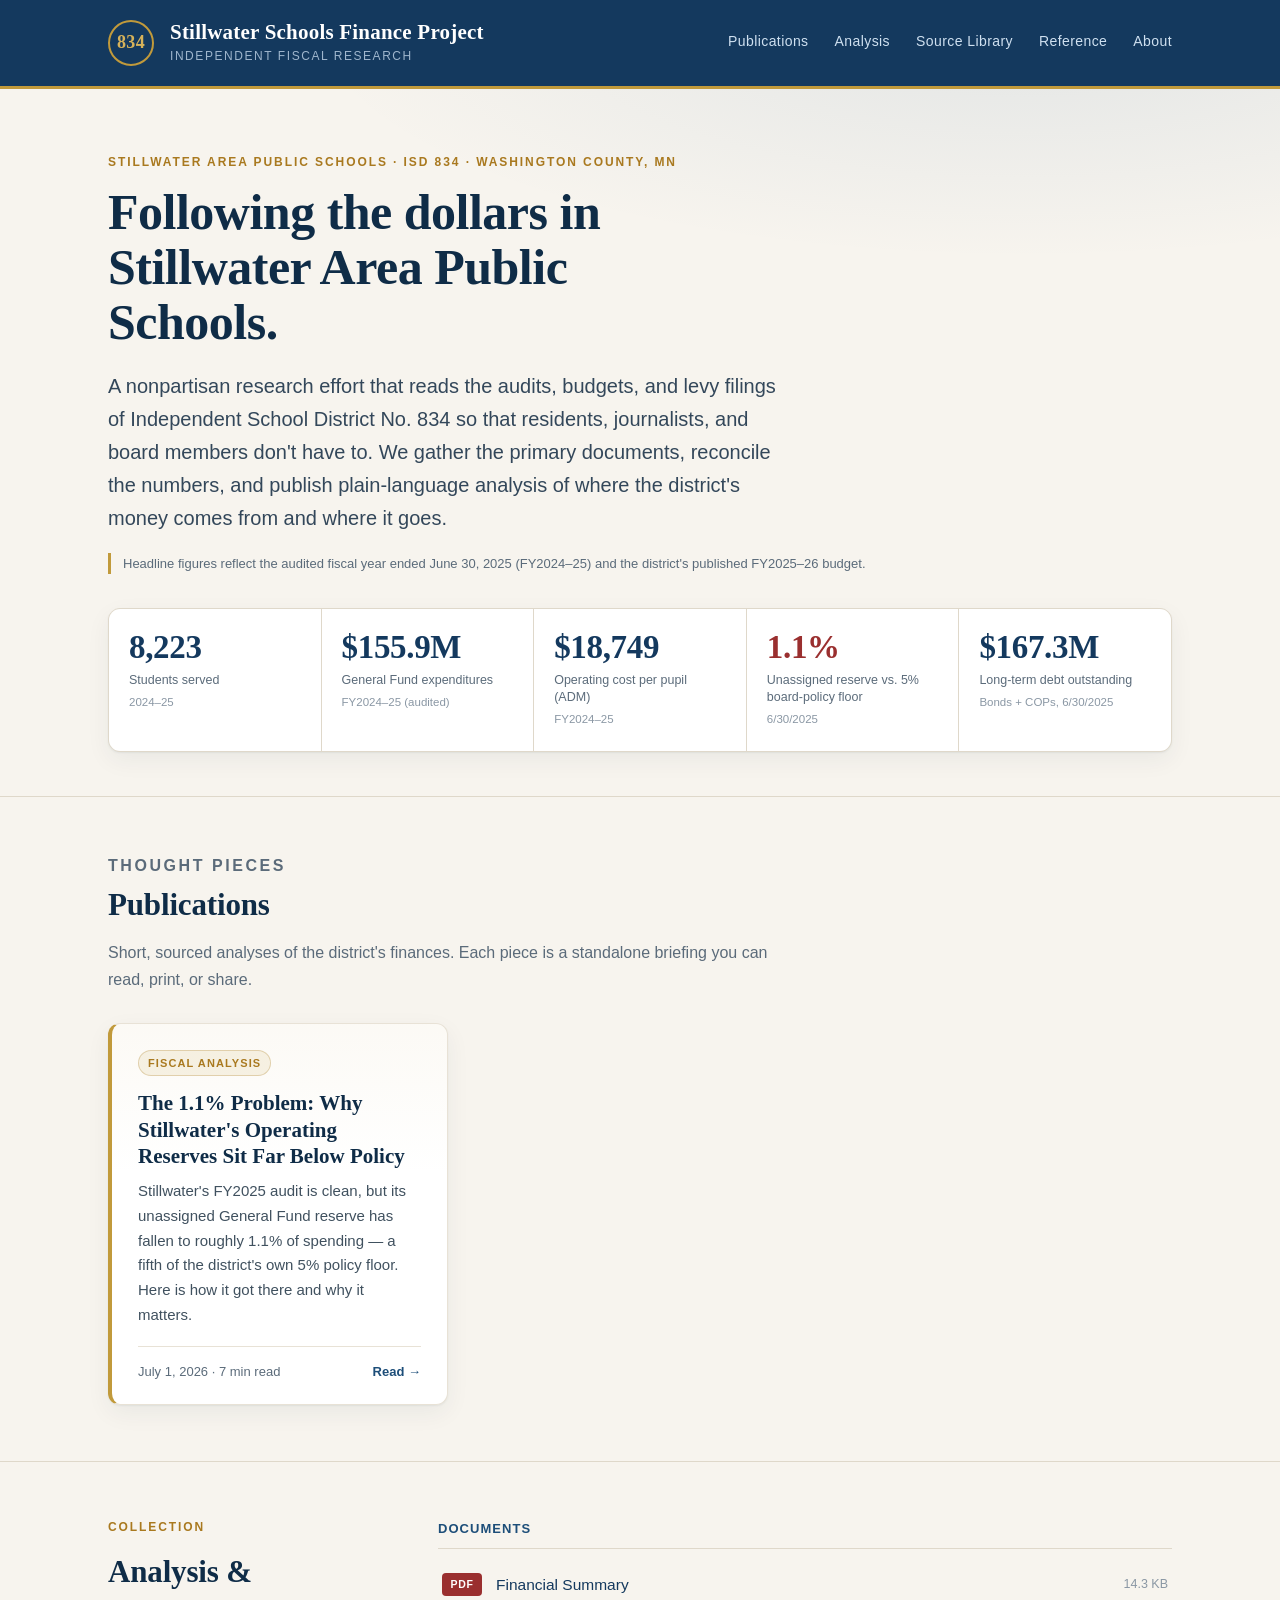
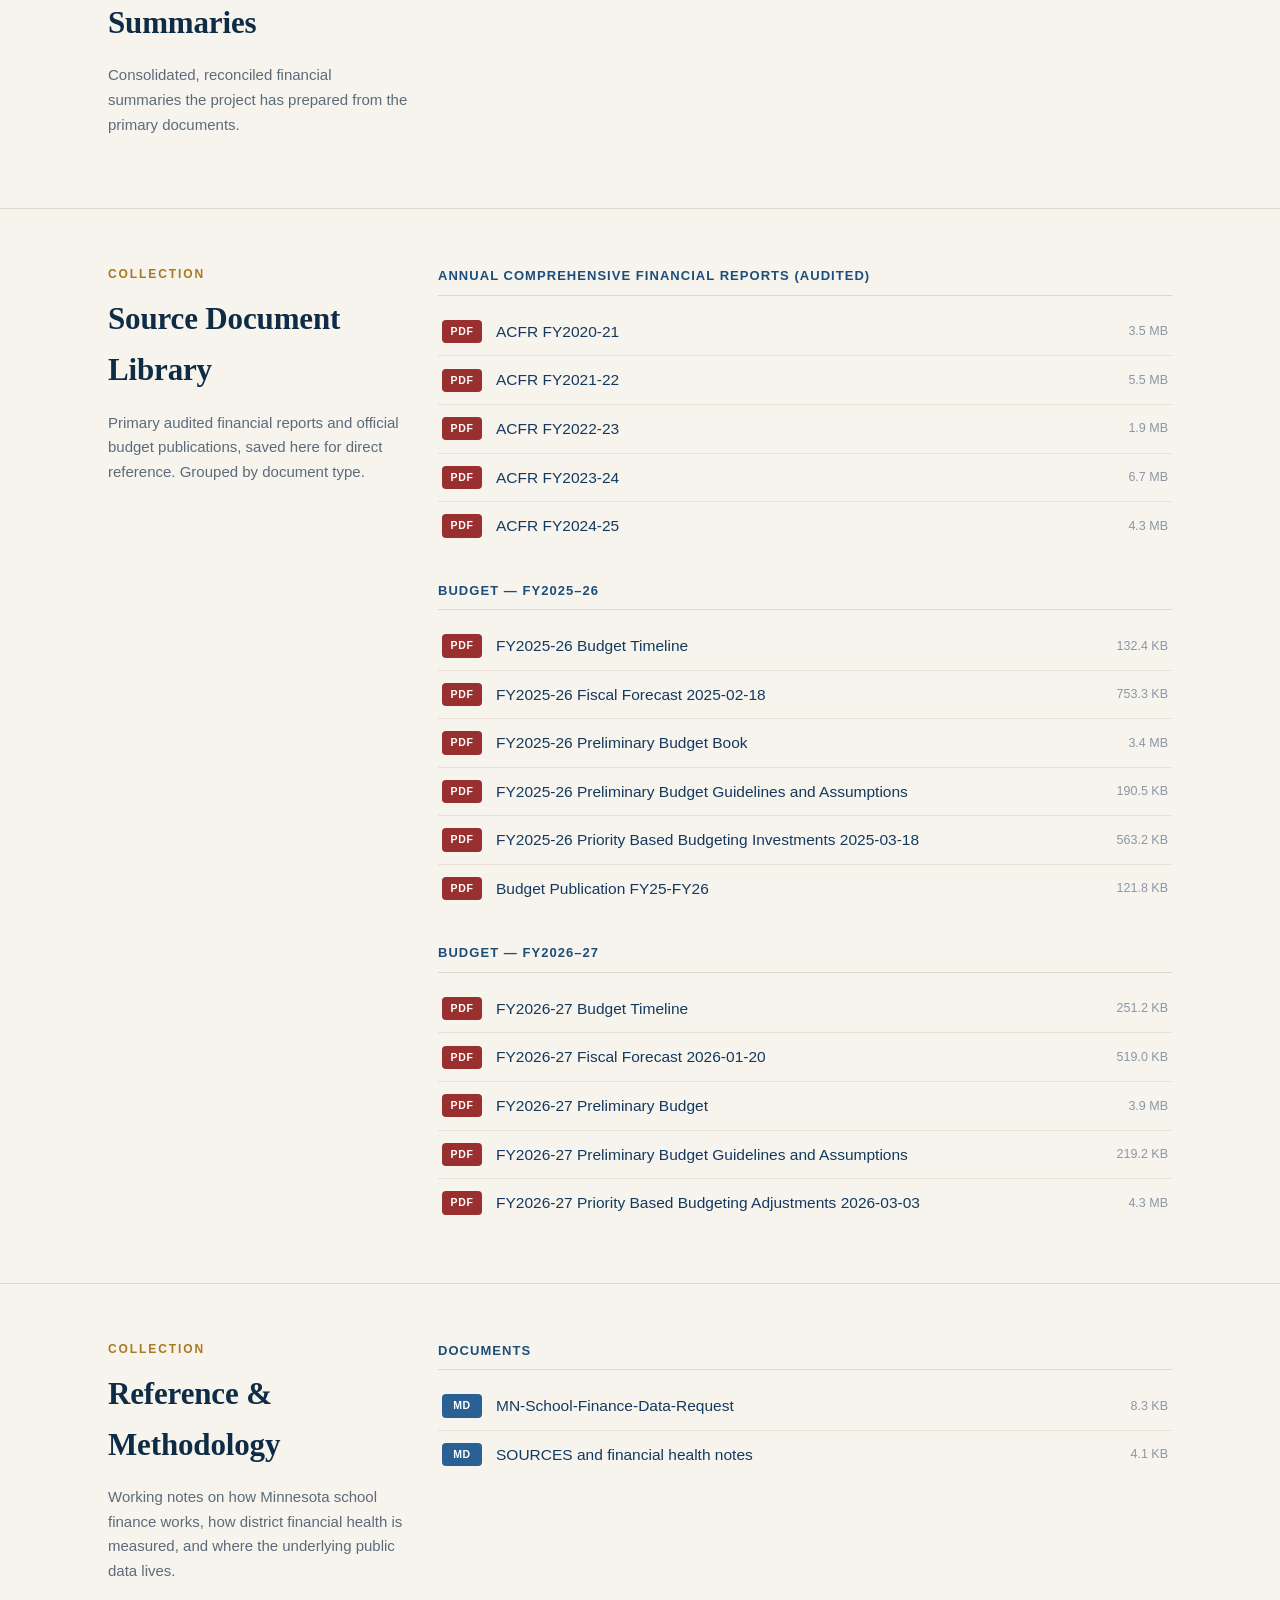
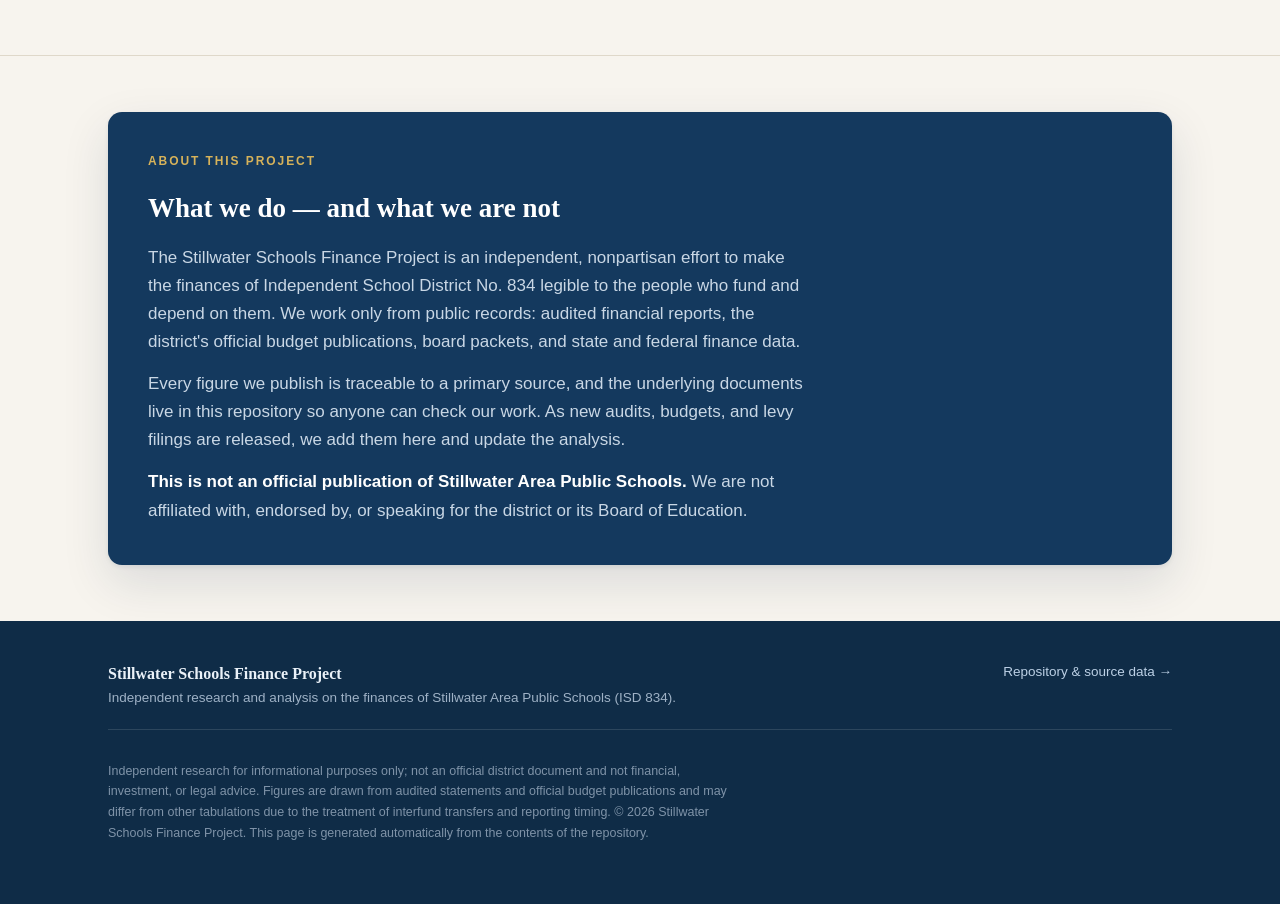
==== index.html @ 773945b2 "Add think-tank homepage and publishing system for ISD 834 finance repo Build a GitHub Pages site tha" ====
<!DOCTYPE html>
<html lang="en">
<head>
  <meta charset="utf-8">
  <meta name="viewport" content="width=device-width, initial-scale=1">
  <title>Stillwater Schools Finance Project &middot; Independent Fiscal Research</title>
  <meta name="description" content="Independent research and analysis on the finances of Stillwater Area Public Schools (ISD 834).">
  <meta property="og:title" content="Stillwater Schools Finance Project">
  <meta property="og:description" content="Independent research and analysis on the finances of Stillwater Area Public Schools (ISD 834).">
  <meta property="og:type" content="website">
  <link rel="stylesheet" href="assets/site.css">
  <!-- Generated by build.py — do not edit index.html by hand. Run: python3 build.py -->
</head>
<body>
  <a class="skip-link" href="#publications">Skip to content</a>

  <header class="masthead">
    <div class="wrap">
      <a class="brand" href="./index.html">
        <span class="seal">834</span>
        <span class="brand-text">
          <span class="brand-name">Stillwater Schools Finance Project</span><br>
          <span class="brand-sub">Independent Fiscal Research</span>
        </span>
      </a>
      <nav class="nav" aria-label="Primary">
        <a href="#publications">Publications</a>
        <a href="#analysis-summaries">Analysis</a>
        <a href="#source-document-library">Source Library</a>
        <a href="#reference-methodology">Reference</a>
        <a href="#about">About</a>
      </nav>
    </div>
  </header>

  <div class="hero">
    <div class="wrap">
      <p class="kicker">Stillwater Area Public Schools &middot; ISD 834 &middot; Washington County, MN</p>
      <h1>Following the dollars in Stillwater Area Public Schools.</h1>
      <p class="lede">A nonpartisan research effort that reads the audits, budgets, and levy filings of Independent School District No. 834 so that residents, journalists, and board members don&#x27;t have to. We gather the primary documents, reconcile the numbers, and publish plain-language analysis of where the district&#x27;s money comes from and where it goes.</p>
      <p class="meta-line">Headline figures reflect the audited fiscal year ended June 30, 2025 (FY2024–25) and the district&#x27;s published FY2025–26 budget.</p>
      <div class="stats">
        <div class="stat">
          <div class="num">8,223</div>
          <div class="lab">Students served</div>
          <div class="note">2024–25</div>
        </div>
        <div class="stat">
          <div class="num">$155.9M</div>
          <div class="lab">General Fund expenditures</div>
          <div class="note">FY2024–25 (audited)</div>
        </div>
        <div class="stat">
          <div class="num">$18,749</div>
          <div class="lab">Operating cost per pupil (ADM)</div>
          <div class="note">FY2024–25</div>
        </div>
        <div class="stat alert">
          <div class="num">1.1%</div>
          <div class="lab">Unassigned reserve vs. 5% board-policy floor</div>
          <div class="note">6/30/2025</div>
        </div>
        <div class="stat">
          <div class="num">$167.3M</div>
          <div class="lab">Long-term debt outstanding</div>
          <div class="note">Bonds + COPs, 6/30/2025</div>
        </div>
      </div>
    </div>
  </div>

  <main>
    <section class="block" id="publications">
      <div class="wrap">
        <div class="section-head">
          <p class="kicker">Thought pieces</p>
          <h2>Publications</h2>
          <p>Short, sourced analyses of the district's finances. Each piece is a
             standalone briefing you can read, print, or share.</p>
        </div>
      <div class="cards">
        <article class="card featured">
          <span class="tag">Fiscal Analysis</span>
          <h3><a href="publications/2026-07-01-the-one-point-one-percent-problem.html">The 1.1% Problem: Why Stillwater&#x27;s Operating Reserves Sit Far Below Policy</a></h3>
          <p class="dek">Stillwater&#x27;s FY2025 audit is clean, but its unassigned General Fund reserve has fallen to roughly 1.1% of spending — a fifth of the district&#x27;s own 5% policy floor. Here is how it got there and why it matters.</p>
          <div class="card-foot">
            <span>July 1, 2026 · 7 min read</span>
            <a class="read" href="publications/2026-07-01-the-one-point-one-percent-problem.html">Read &rarr;</a>
          </div>
        </article>
      </div>
      </div>
    </section>

    <section class="block" id="analysis-summaries">
      <div class="wrap split">
        <div class="aside">
          <p class="kicker">Collection</p>
          <div class="section-head" style="margin-bottom:0">
            <h2>Analysis &amp; Summaries</h2>
          </div>
          <p>Consolidated, reconciled financial summaries the project has prepared from the primary documents.</p>
        </div>
        <div>
        <div class="doc-group">
          <h4>Documents</h4>
          <ul class="doc-list">
          <li class="doc-item">
            <span class="badge pdf">PDF</span>
            <span class="doc-name"><a href="02_Summaries_and_Analysis/Stillwater_ISD834_Financial_Summary.pdf">Financial Summary</a></span>
            <span class="doc-size">14.3 KB</span>
          </li>
          </ul>
        </div>
        </div>
      </div>
    </section>
    <section class="block" id="source-document-library">
      <div class="wrap split">
        <div class="aside">
          <p class="kicker">Collection</p>
          <div class="section-head" style="margin-bottom:0">
            <h2>Source Document Library</h2>
          </div>
          <p>Primary audited financial reports and official budget publications, saved here for direct reference. Grouped by document type.</p>
        </div>
        <div>
        <div class="doc-group">
          <h4>Annual Comprehensive Financial Reports (audited)</h4>
          <ul class="doc-list">
          <li class="doc-item">
            <span class="badge pdf">PDF</span>
            <span class="doc-name"><a href="01_Source_Documents/ACFRs/Stillwater_ISD834_ACFR_FY2020-21.pdf">ACFR FY2020-21</a></span>
            <span class="doc-size">3.5 MB</span>
          </li>
          <li class="doc-item">
            <span class="badge pdf">PDF</span>
            <span class="doc-name"><a href="01_Source_Documents/ACFRs/Stillwater_ISD834_ACFR_FY2021-22.pdf">ACFR FY2021-22</a></span>
            <span class="doc-size">5.5 MB</span>
          </li>
          <li class="doc-item">
            <span class="badge pdf">PDF</span>
            <span class="doc-name"><a href="01_Source_Documents/ACFRs/Stillwater_ISD834_ACFR_FY2022-23.pdf">ACFR FY2022-23</a></span>
            <span class="doc-size">1.9 MB</span>
          </li>
          <li class="doc-item">
            <span class="badge pdf">PDF</span>
            <span class="doc-name"><a href="01_Source_Documents/ACFRs/Stillwater_ISD834_ACFR_FY2023-24.pdf">ACFR FY2023-24</a></span>
            <span class="doc-size">6.7 MB</span>
          </li>
          <li class="doc-item">
            <span class="badge pdf">PDF</span>
            <span class="doc-name"><a href="01_Source_Documents/ACFRs/Stillwater_ISD834_ACFR_FY2024-25.pdf">ACFR FY2024-25</a></span>
            <span class="doc-size">4.3 MB</span>
          </li>
          </ul>
        </div>
        <div class="doc-group">
          <h4>Budget — FY2025–26</h4>
          <ul class="doc-list">
          <li class="doc-item">
            <span class="badge pdf">PDF</span>
            <span class="doc-name"><a href="01_Source_Documents/Budget_FY2025-26/FY2025-26_Budget_Timeline.pdf">FY2025-26 Budget Timeline</a></span>
            <span class="doc-size">132.4 KB</span>
          </li>
          <li class="doc-item">
            <span class="badge pdf">PDF</span>
            <span class="doc-name"><a href="01_Source_Documents/Budget_FY2025-26/FY2025-26_Fiscal_Forecast_2025-02-18.pdf">FY2025-26 Fiscal Forecast 2025-02-18</a></span>
            <span class="doc-size">753.3 KB</span>
          </li>
          <li class="doc-item">
            <span class="badge pdf">PDF</span>
            <span class="doc-name"><a href="01_Source_Documents/Budget_FY2025-26/FY2025-26_Preliminary_Budget_Book.pdf">FY2025-26 Preliminary Budget Book</a></span>
            <span class="doc-size">3.4 MB</span>
          </li>
          <li class="doc-item">
            <span class="badge pdf">PDF</span>
            <span class="doc-name"><a href="01_Source_Documents/Budget_FY2025-26/FY2025-26_Preliminary_Budget_Guidelines_and_Assumptions.pdf">FY2025-26 Preliminary Budget Guidelines and Assumptions</a></span>
            <span class="doc-size">190.5 KB</span>
          </li>
          <li class="doc-item">
            <span class="badge pdf">PDF</span>
            <span class="doc-name"><a href="01_Source_Documents/Budget_FY2025-26/FY2025-26_Priority_Based_Budgeting_Investments_2025-03-18.pdf">FY2025-26 Priority Based Budgeting Investments 2025-03-18</a></span>
            <span class="doc-size">563.2 KB</span>
          </li>
          <li class="doc-item">
            <span class="badge pdf">PDF</span>
            <span class="doc-name"><a href="01_Source_Documents/Budget_FY2025-26/Stillwater_ISD834_Budget_Publication_FY25-FY26.pdf">Budget Publication FY25-FY26</a></span>
            <span class="doc-size">121.8 KB</span>
          </li>
          </ul>
        </div>
        <div class="doc-group">
          <h4>Budget — FY2026–27</h4>
          <ul class="doc-list">
          <li class="doc-item">
            <span class="badge pdf">PDF</span>
            <span class="doc-name"><a href="01_Source_Documents/Budget_FY2026-27/FY2026-27_Budget_Timeline.pdf">FY2026-27 Budget Timeline</a></span>
            <span class="doc-size">251.2 KB</span>
          </li>
          <li class="doc-item">
            <span class="badge pdf">PDF</span>
            <span class="doc-name"><a href="01_Source_Documents/Budget_FY2026-27/FY2026-27_Fiscal_Forecast_2026-01-20.pdf">FY2026-27 Fiscal Forecast 2026-01-20</a></span>
            <span class="doc-size">519.0 KB</span>
          </li>
          <li class="doc-item">
            <span class="badge pdf">PDF</span>
            <span class="doc-name"><a href="01_Source_Documents/Budget_FY2026-27/FY2026-27_Preliminary_Budget.pdf">FY2026-27 Preliminary Budget</a></span>
            <span class="doc-size">3.9 MB</span>
          </li>
          <li class="doc-item">
            <span class="badge pdf">PDF</span>
            <span class="doc-name"><a href="01_Source_Documents/Budget_FY2026-27/FY2026-27_Preliminary_Budget_Guidelines_and_Assumptions.pdf">FY2026-27 Preliminary Budget Guidelines and Assumptions</a></span>
            <span class="doc-size">219.2 KB</span>
          </li>
          <li class="doc-item">
            <span class="badge pdf">PDF</span>
            <span class="doc-name"><a href="01_Source_Documents/Budget_FY2026-27/FY2026-27_Priority_Based_Budgeting_Adjustments_2026-03-03.pdf">FY2026-27 Priority Based Budgeting Adjustments 2026-03-03</a></span>
            <span class="doc-size">4.3 MB</span>
          </li>
          </ul>
        </div>
        </div>
      </div>
    </section>
    <section class="block" id="reference-methodology">
      <div class="wrap split">
        <div class="aside">
          <p class="kicker">Collection</p>
          <div class="section-head" style="margin-bottom:0">
            <h2>Reference &amp; Methodology</h2>
          </div>
          <p>Working notes on how Minnesota school finance works, how district financial health is measured, and where the underlying public data lives.</p>
        </div>
        <div>
        <div class="doc-group">
          <h4>Documents</h4>
          <ul class="doc-list">
          <li class="doc-item">
            <span class="badge md">MD</span>
            <span class="doc-name"><a href="https://github.com/michael480th/schoolfinance_mn_stillwater/blob/claude/stillwater-schools-homepage-r5jll4/03_Reference_Notes/MN-School-Finance-Data-Request.md" target="_blank" rel="noopener">MN-School-Finance-Data-Request</a></span>
            <span class="doc-size">8.3 KB</span>
          </li>
          <li class="doc-item">
            <span class="badge md">MD</span>
            <span class="doc-name"><a href="https://github.com/michael480th/schoolfinance_mn_stillwater/blob/claude/stillwater-schools-homepage-r5jll4/03_Reference_Notes/SOURCES_and_financial_health_notes.md" target="_blank" rel="noopener">SOURCES and financial health notes</a></span>
            <span class="doc-size">4.1 KB</span>
          </li>
          </ul>
        </div>
        </div>
      </div>
    </section>

    <section class="block" id="about">
      <div class="wrap">
        <div class="mission">
          <p class="kicker">About this project</p>
          <h2>What we do &mdash; and what we are not</h2>
          <p>The Stillwater Schools Finance Project is an independent, nonpartisan
             effort to make the finances of Independent School District No. 834
             legible to the people who fund and depend on them. We work only from
             public records: audited financial reports, the district's official
             budget publications, board packets, and state and federal finance
             data.</p>
          <p>Every figure we publish is traceable to a primary source, and the
             underlying documents live in this repository so anyone can check our
             work. As new audits, budgets, and levy filings are released, we add
             them here and update the analysis.</p>
          <p><strong style="color:#fff">This is not an official publication of
             Stillwater Area Public Schools.</strong> We are not affiliated with,
             endorsed by, or speaking for the district or its Board of Education.</p>
        </div>
      </div>
    </section>
  </main>

  <footer class="site-foot" id="colophon">
    <div class="wrap">
      <div class="foot-top">
        <div>
          <strong>Stillwater Schools Finance Project</strong><br>
          Independent research and analysis on the finances of Stillwater Area Public Schools (ISD 834).
        </div>
        <div>
          <a href="https://github.com/michael480th/schoolfinance_mn_stillwater">Repository &amp; source data &rarr;</a>
        </div>
      </div>
      <p class="disclaimer">Independent research for informational purposes only;
        not an official district document and not financial, investment, or legal
        advice. Figures are drawn from audited statements and official budget
        publications and may differ from other tabulations due to the treatment of
        interfund transfers and reporting timing. &copy; 2026 Stillwater Schools Finance Project.
        This page is generated automatically from the contents of the repository.</p>
    </div>
  </footer>
</body>
</html>
---- assets/site.css ----
/* =========================================================================
   Stillwater Schools Finance Project — shared stylesheet
   Used by the generated homepage (index.html) and every publication.
   Design language: warm paper, deep navy, gold rule — an independent
   fiscal-research "think tank" look.
   ========================================================================= */

:root {
  --navy-900: #0f2c47;
  --navy-800: #14395e;
  --navy-700: #1d4e79;
  --navy-600: #2a6094;
  --gold-600: #a9791f;
  --gold-500: #c19a3b;
  --gold-400: #d6b25a;
  --paper:    #f7f4ee;
  --paper-2:  #efeae0;
  --card:     #ffffff;
  --ink:      #1a2733;
  --muted:    #5b6b7a;
  --line:     #dfd8ca;
  --line-2:   #e8e2d6;
  --alert:    #9a2f2f;
  --good:     #2f6b46;

  --serif: "Iowan Old Style", "Palatino Linotype", Palatino, "Book Antiqua",
           Georgia, "Times New Roman", serif;
  --sans:  -apple-system, BlinkMacSystemFont, "Segoe UI", Roboto, Helvetica,
           Arial, "Helvetica Neue", sans-serif;

  --maxw: 1120px;
  --shadow: 0 1px 2px rgba(15,44,71,.06), 0 8px 24px rgba(15,44,71,.06);
  --shadow-lg: 0 2px 4px rgba(15,44,71,.08), 0 18px 48px rgba(15,44,71,.12);
}

* { box-sizing: border-box; }

html { scroll-behavior: smooth; }

body {
  margin: 0;
  background: var(--paper);
  color: var(--ink);
  font-family: var(--sans);
  font-size: 17px;
  line-height: 1.65;
  -webkit-font-smoothing: antialiased;
  text-rendering: optimizeLegibility;
}

a { color: var(--navy-700); text-decoration: none; }
a:hover { color: var(--navy-600); text-decoration: underline; }

.wrap { max-width: var(--maxw); margin: 0 auto; padding: 0 28px; }

/* ---- Eyebrow / kicker labels ------------------------------------------- */
.kicker {
  font-family: var(--sans);
  font-size: 12px;
  font-weight: 700;
  letter-spacing: .16em;
  text-transform: uppercase;
  color: var(--gold-600);
  margin: 0 0 12px;
}

/* ---- Masthead ---------------------------------------------------------- */
.masthead {
  background: var(--navy-800);
  color: #eef3f8;
  border-bottom: 3px solid var(--gold-500);
}
.masthead .wrap {
  display: flex;
  align-items: center;
  justify-content: space-between;
  gap: 24px;
  padding-top: 20px;
  padding-bottom: 20px;
  flex-wrap: wrap;
}
.brand { display: flex; align-items: center; gap: 16px; text-decoration: none; }
.brand:hover { text-decoration: none; }
.brand .seal {
  width: 46px; height: 46px; flex: 0 0 46px;
  border: 2px solid var(--gold-500);
  border-radius: 50%;
  display: grid; place-items: center;
  font-family: var(--serif);
  font-weight: 700;
  font-size: 18px;
  color: var(--gold-400);
  letter-spacing: .02em;
}
.brand .brand-text { line-height: 1.2; }
.brand .brand-name {
  font-family: var(--serif);
  font-size: 21px;
  font-weight: 700;
  color: #fff;
  letter-spacing: .01em;
}
.brand .brand-sub {
  font-size: 12px;
  letter-spacing: .13em;
  text-transform: uppercase;
  color: #9fb6cd;
}
.nav { display: flex; gap: 26px; flex-wrap: wrap; }
.nav a {
  color: #cfe0f0;
  font-size: 14px;
  letter-spacing: .03em;
  padding: 4px 0;
  border-bottom: 2px solid transparent;
}
.nav a:hover { color: #fff; border-bottom-color: var(--gold-500); text-decoration: none; }

/* ---- Hero -------------------------------------------------------------- */
.hero {
  background:
    radial-gradient(1200px 400px at 80% -10%, rgba(42,96,148,.10), transparent 60%),
    var(--paper);
  border-bottom: 1px solid var(--line);
}
.hero .wrap { padding-top: 64px; padding-bottom: 44px; }
.hero h1 {
  font-family: var(--serif);
  font-weight: 700;
  font-size: clamp(30px, 4.6vw, 50px);
  line-height: 1.1;
  letter-spacing: -0.01em;
  margin: 0 0 20px;
  color: var(--navy-900);
  max-width: 20ch;
}
.hero .lede {
  font-size: clamp(17px, 2.1vw, 20px);
  color: #33475a;
  max-width: 62ch;
  margin: 0 0 18px;
}
.hero .meta-line {
  font-size: 13px;
  color: var(--muted);
  border-left: 3px solid var(--gold-500);
  padding-left: 12px;
}

/* ---- Stat band --------------------------------------------------------- */
.stats {
  display: grid;
  grid-template-columns: repeat(auto-fit, minmax(150px, 1fr));
  gap: 1px;
  background: var(--line);
  border: 1px solid var(--line);
  border-radius: 12px;
  overflow: hidden;
  margin-top: 34px;
  box-shadow: var(--shadow);
}
.stat {
  background: var(--card);
  padding: 22px 20px;
}
.stat .num {
  font-family: var(--serif);
  font-weight: 700;
  font-size: clamp(24px, 3vw, 33px);
  line-height: 1;
  color: var(--navy-800);
  letter-spacing: -0.01em;
}
.stat.alert .num { color: var(--alert); }
.stat .lab {
  margin-top: 8px;
  font-size: 12.5px;
  line-height: 1.35;
  color: var(--muted);
}
.stat .note { margin-top: 4px; font-size: 11.5px; color: #8a97a4; }

/* ---- Section scaffolding ---------------------------------------------- */
section.block { padding: 56px 0; border-bottom: 1px solid var(--line); }
section.block:last-of-type { border-bottom: 0; }
.section-head { margin-bottom: 30px; max-width: 72ch; }
.section-head h2 {
  font-family: var(--serif);
  font-size: clamp(23px, 3vw, 31px);
  font-weight: 700;
  color: var(--navy-900);
  margin: 0 0 10px;
  letter-spacing: -0.005em;
}
.section-head p { margin: 0; color: var(--muted); font-size: 16px; }

/* ---- Publication cards ------------------------------------------------- */
.cards {
  display: grid;
  grid-template-columns: repeat(auto-fill, minmax(320px, 1fr));
  gap: 22px;
}
.card {
  background: var(--card);
  border: 1px solid var(--line-2);
  border-radius: 12px;
  padding: 26px 26px 22px;
  box-shadow: var(--shadow);
  transition: transform .16s ease, box-shadow .16s ease, border-color .16s ease;
  display: flex;
  flex-direction: column;
}
.card:hover {
  transform: translateY(-3px);
  box-shadow: var(--shadow-lg);
  border-color: var(--line);
}
.card .tag {
  align-self: flex-start;
  font-size: 11px;
  font-weight: 700;
  letter-spacing: .1em;
  text-transform: uppercase;
  color: var(--gold-600);
  background: rgba(193,154,59,.11);
  border: 1px solid rgba(169,121,31,.28);
  padding: 3px 9px;
  border-radius: 999px;
  margin-bottom: 14px;
}
.card h3 {
  font-family: var(--serif);
  font-size: 21px;
  line-height: 1.25;
  margin: 0 0 10px;
  color: var(--navy-900);
}
.card h3 a { color: inherit; }
.card h3 a:hover { color: var(--navy-700); text-decoration: none; }
.card .dek { color: #40515f; font-size: 15px; margin: 0 0 18px; flex: 1; }
.card .card-foot {
  display: flex; align-items: center; justify-content: space-between;
  border-top: 1px solid var(--line-2);
  padding-top: 14px;
  font-size: 13px;
  color: var(--muted);
}
.card .read { color: var(--navy-700); font-weight: 600; }
.card:hover .read { color: var(--gold-600); }

.featured {
  border-left: 4px solid var(--gold-500);
  background:
    linear-gradient(180deg, rgba(193,154,59,.05), rgba(193,154,59,0) 40%),
    var(--card);
}

/* ---- Document library -------------------------------------------------- */
.doc-group { margin-bottom: 30px; }
.doc-group:last-child { margin-bottom: 0; }
.doc-group h4 {
  font-family: var(--sans);
  font-size: 13px;
  font-weight: 700;
  letter-spacing: .08em;
  text-transform: uppercase;
  color: var(--navy-700);
  margin: 0 0 12px;
  padding-bottom: 8px;
  border-bottom: 1px solid var(--line);
}
.doc-list { list-style: none; margin: 0; padding: 0; }
.doc-item {
  display: flex;
  align-items: center;
  gap: 14px;
  padding: 11px 4px;
  border-bottom: 1px solid var(--line-2);
}
.doc-item:last-child { border-bottom: 0; }
.badge {
  flex: 0 0 auto;
  font-size: 10.5px;
  font-weight: 700;
  letter-spacing: .06em;
  color: #fff;
  background: var(--navy-700);
  padding: 3px 7px;
  border-radius: 4px;
  min-width: 40px;
  text-align: center;
}
.badge.pdf { background: var(--alert); }
.badge.md  { background: var(--navy-600); }
.badge.html{ background: var(--gold-600); }
.badge.csv, .badge.xlsx { background: var(--good); }
.doc-item .doc-name { flex: 1; font-size: 15.5px; color: var(--ink); }
.doc-item .doc-name a { color: var(--navy-800); }
.doc-item .doc-size { font-size: 12.5px; color: #8a97a4; font-variant-numeric: tabular-nums; }

.empty-note {
  color: var(--muted);
  font-style: italic;
  background: var(--paper-2);
  border: 1px dashed var(--line);
  border-radius: 10px;
  padding: 18px 20px;
}

/* ---- Two-column intro on document sections ---------------------------- */
.split { display: grid; grid-template-columns: 1fr; gap: 30px; }
@media (min-width: 900px) {
  .split { grid-template-columns: 300px 1fr; }
}
.split .aside { color: var(--muted); font-size: 15px; }
.split .aside .kicker { margin-bottom: 8px; }

/* ---- About / mission callout ------------------------------------------ */
.mission {
  background: var(--navy-800);
  color: #e7eef5;
  border-radius: 14px;
  padding: 40px 40px;
  box-shadow: var(--shadow-lg);
}
.mission .kicker { color: var(--gold-400); }
.mission h2 { color: #fff; font-family: var(--serif); font-size: 27px; margin: 0 0 14px; }
.mission p { color: #c9d7e5; max-width: 70ch; margin: 0 0 14px; }
.mission p:last-child { margin-bottom: 0; }

/* ---- Footer ------------------------------------------------------------ */
.site-foot {
  background: var(--navy-900);
  color: #9fb2c6;
  font-size: 13.5px;
  padding: 40px 0 48px;
}
.site-foot .wrap { display: grid; gap: 18px; }
.site-foot .foot-top {
  display: flex; justify-content: space-between; gap: 24px; flex-wrap: wrap;
  border-bottom: 1px solid rgba(255,255,255,.12);
  padding-bottom: 20px;
}
.site-foot strong { color: #eaf1f8; font-family: var(--serif); font-size: 16px; font-weight: 700; }
.site-foot a { color: #bcd0e5; }
.site-foot .disclaimer { color: #7f93a8; font-size: 12.5px; max-width: 90ch; }

/* =========================================================================
   Article / publication typography
   ========================================================================= */
.article-shell { background: var(--paper); }
.article {
  max-width: 760px;
  margin: 0 auto;
  padding: 56px 28px 40px;
}
.article .back {
  font-size: 13px; letter-spacing: .04em; color: var(--muted);
  display: inline-block; margin-bottom: 26px;
}
.article header.a-head { margin-bottom: 34px; }
.article .a-head h1 {
  font-family: var(--serif);
  font-size: clamp(28px, 4.5vw, 42px);
  line-height: 1.14;
  color: var(--navy-900);
  margin: 12px 0 16px;
  letter-spacing: -0.01em;
}
.article .a-head .dek {
  font-size: 20px; color: #40515f; line-height: 1.5; margin: 0 0 18px;
  font-family: var(--serif);
}
.article .a-meta {
  font-size: 13.5px; color: var(--muted);
  border-top: 1px solid var(--line);
  border-bottom: 1px solid var(--line);
  padding: 12px 0;
  display: flex; gap: 18px; flex-wrap: wrap;
}
.article .a-body { font-size: 18px; line-height: 1.72; color: #22303c; }
.article .a-body h2 {
  font-family: var(--serif); font-size: 26px; color: var(--navy-900);
  margin: 40px 0 12px; letter-spacing: -0.005em;
}
.article .a-body h3 {
  font-family: var(--sans); font-size: 15px; text-transform: uppercase;
  letter-spacing: .09em; color: var(--gold-600); margin: 32px 0 8px;
}
.article .a-body p { margin: 0 0 18px; }
.article .a-body ul, .article .a-body ol { margin: 0 0 18px; padding-left: 22px; }
.article .a-body li { margin-bottom: 8px; }
.article .a-body blockquote {
  margin: 24px 0; padding: 4px 0 4px 22px;
  border-left: 4px solid var(--gold-500);
  font-family: var(--serif); font-size: 21px; color: var(--navy-800);
  font-style: italic;
}
.article .a-body a { border-bottom: 1px solid rgba(29,78,121,.35); }
.article .a-body a:hover { text-decoration: none; border-bottom-color: var(--navy-600); }
.article .a-body table {
  width: 100%; border-collapse: collapse; margin: 24px 0; font-size: 15.5px;
}
.article .a-body th {
  background: var(--navy-800); color: #fff; text-align: left;
  padding: 10px 12px; font-weight: 600; font-size: 13.5px;
}
.article .a-body td { padding: 9px 12px; border-bottom: 1px solid var(--line-2); }
.article .a-body td.num, .article .a-body th.num { text-align: right; font-variant-numeric: tabular-nums; }
.article .a-body tbody tr:nth-child(even) { background: var(--paper-2); }
.article .a-body .figure-note { font-size: 14px; color: var(--muted); font-style: italic; }
.article .a-body hr { border: 0; border-top: 1px solid var(--line); margin: 36px 0; }
.article .a-foot {
  margin-top: 46px; padding-top: 22px; border-top: 1px solid var(--line);
  font-size: 14px; color: var(--muted);
}

/* Pull-stat row usable inside articles */
.pullstats {
  display: grid; grid-template-columns: repeat(auto-fit, minmax(130px,1fr));
  gap: 16px; margin: 30px 0;
}
.pullstats .ps { background: var(--card); border: 1px solid var(--line-2); border-radius: 10px; padding: 16px; }
.pullstats .ps .n { font-family: var(--serif); font-size: 27px; color: var(--navy-800); font-weight: 700; line-height: 1; }
.pullstats .ps.alert .n { color: var(--alert); }
.pullstats .ps .l { font-size: 12.5px; color: var(--muted); margin-top: 6px; }

/* ---- Utility ----------------------------------------------------------- */
.skip-link {
  position: absolute; left: -9999px; top: 0;
  background: var(--gold-500); color: #1a2733; padding: 10px 16px; z-index: 100;
}
.skip-link:focus { left: 8px; top: 8px; }

@media (max-width: 620px) {
  body { font-size: 16px; }
  .hero .wrap { padding-top: 44px; }
  .nav { gap: 16px; }
  section.block { padding: 40px 0; }
}
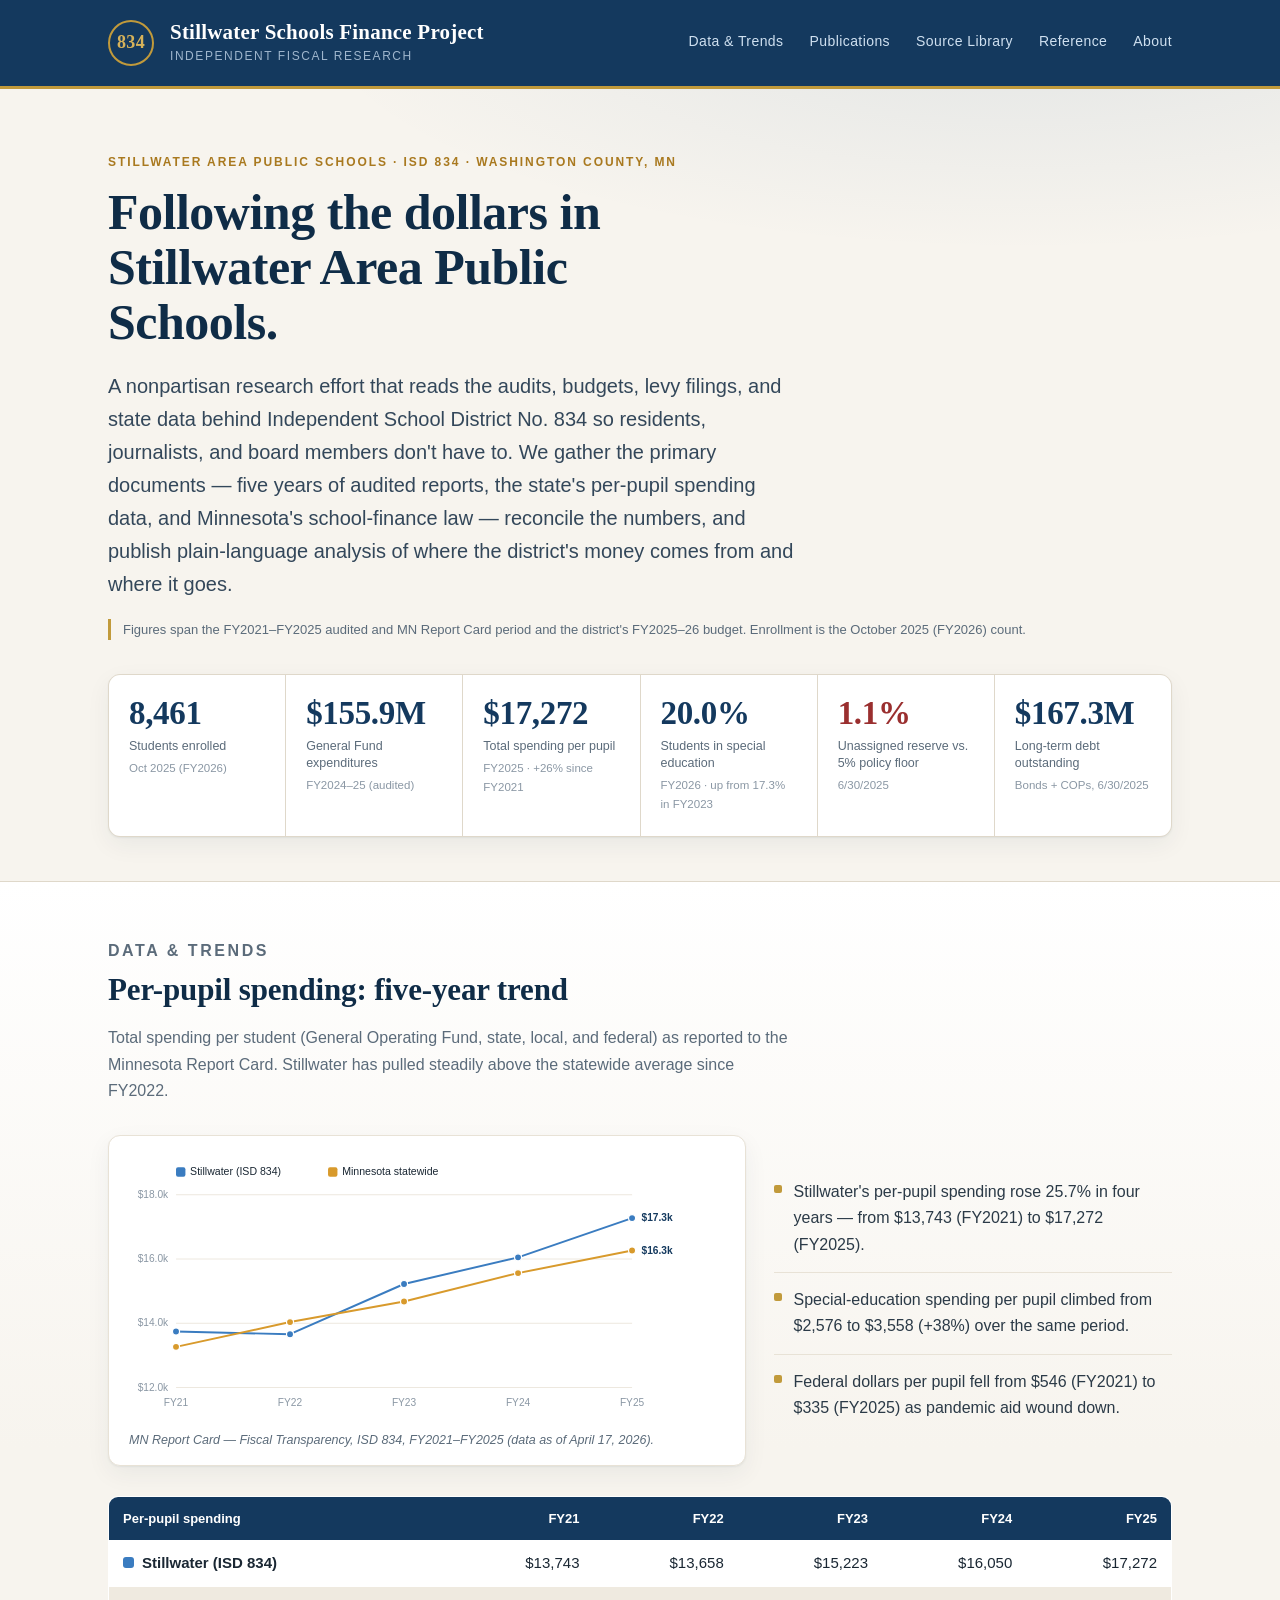
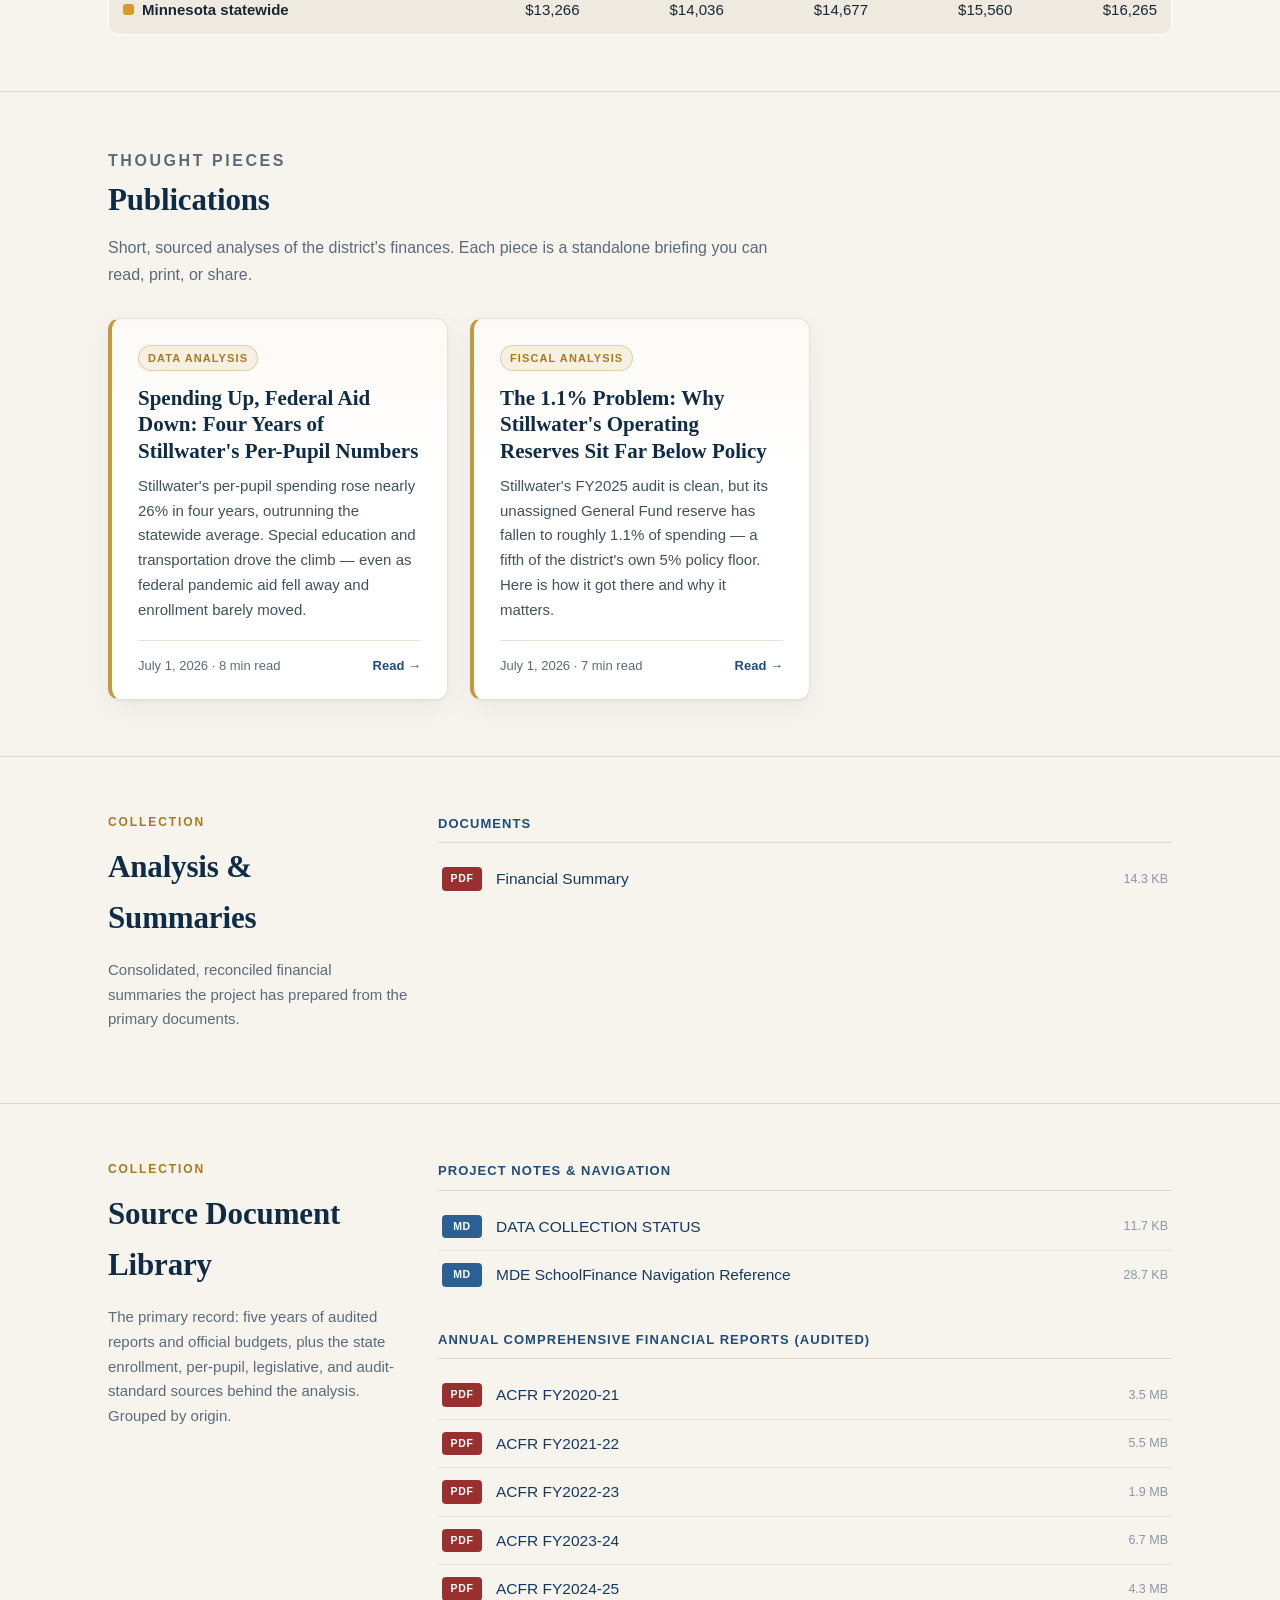
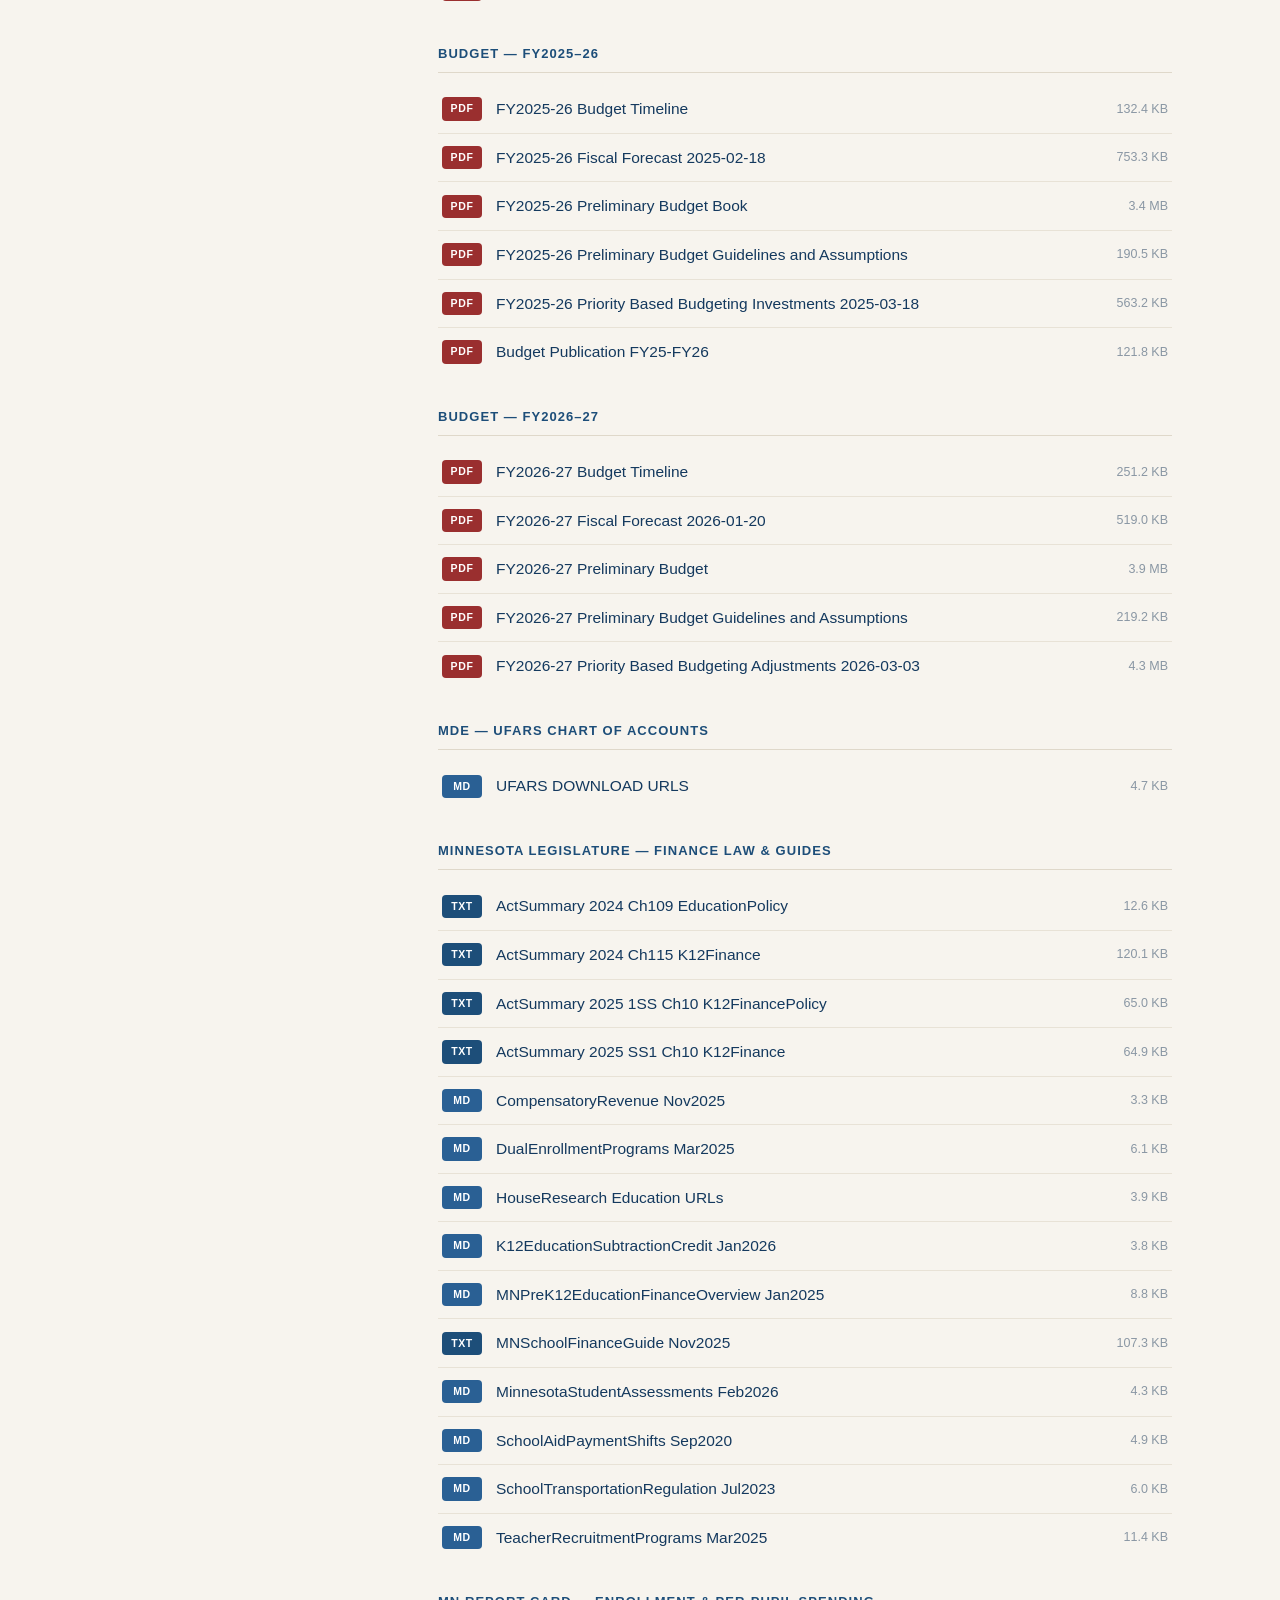
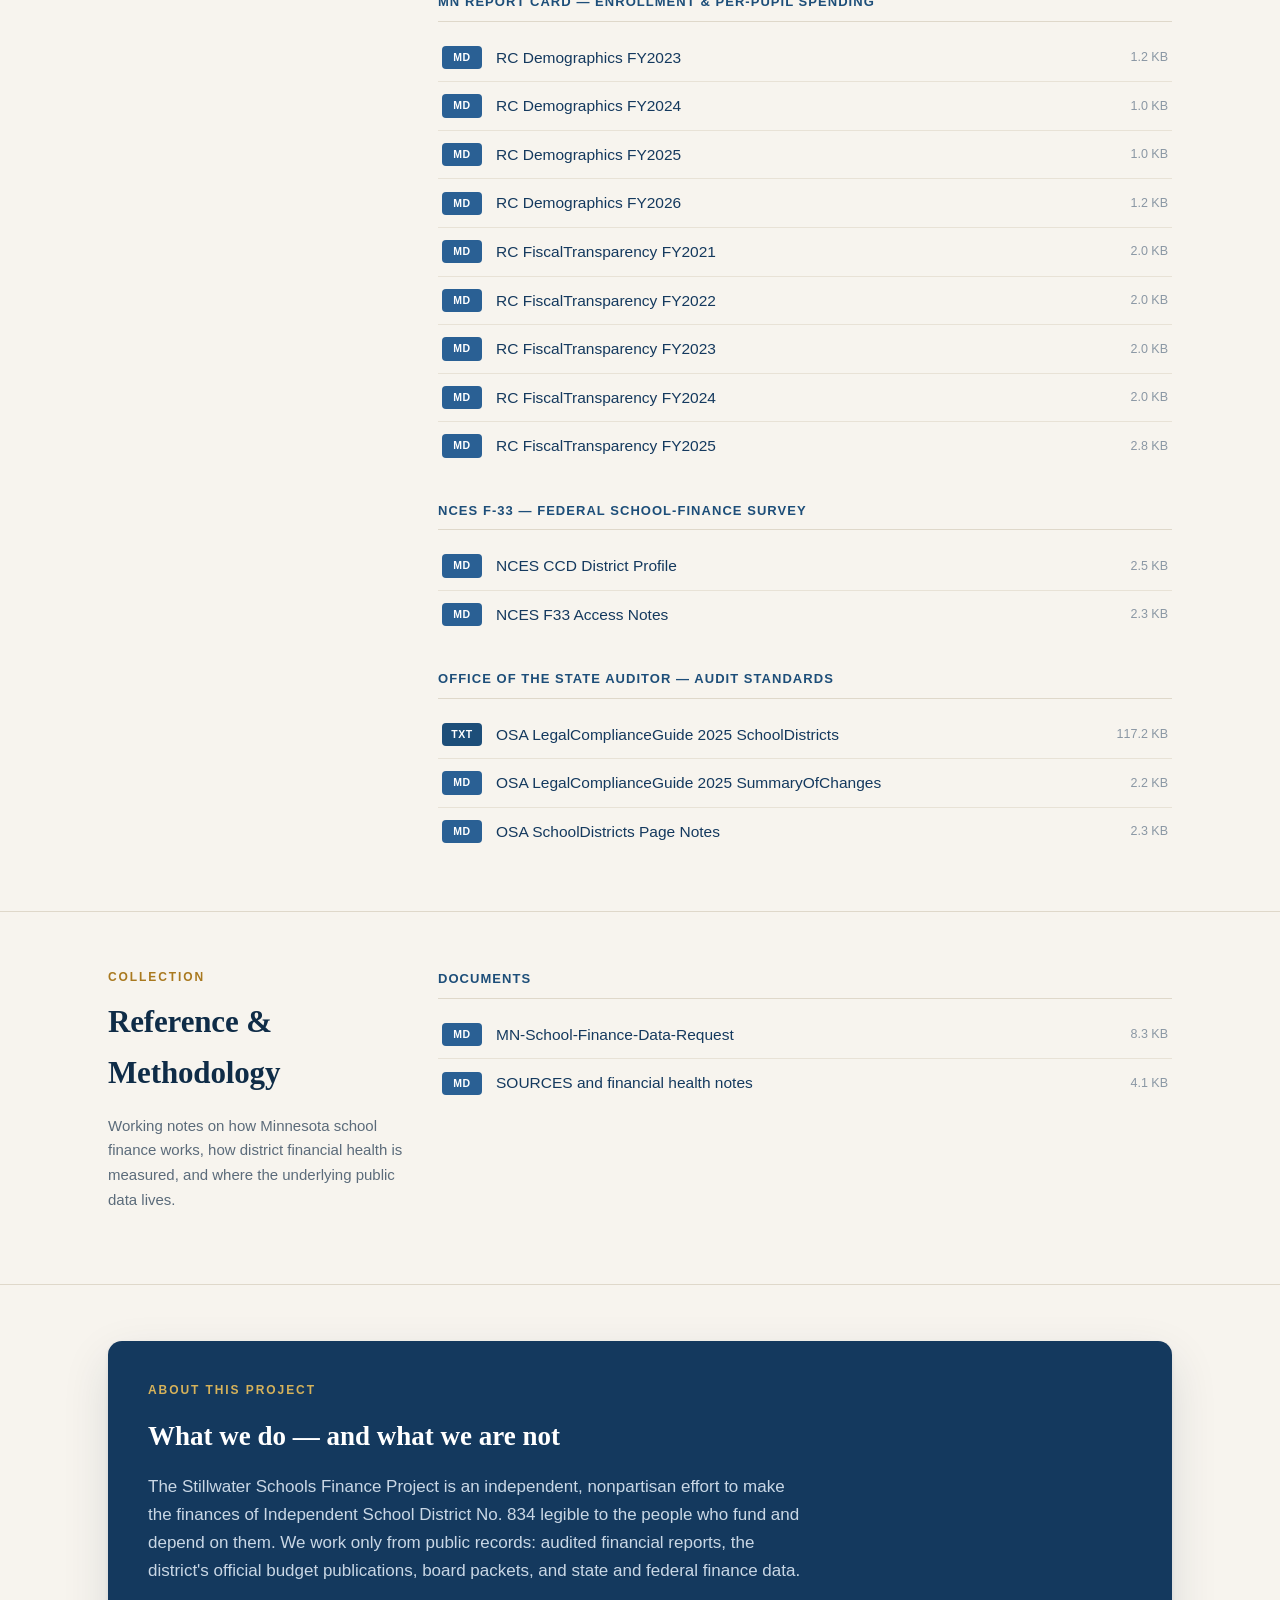
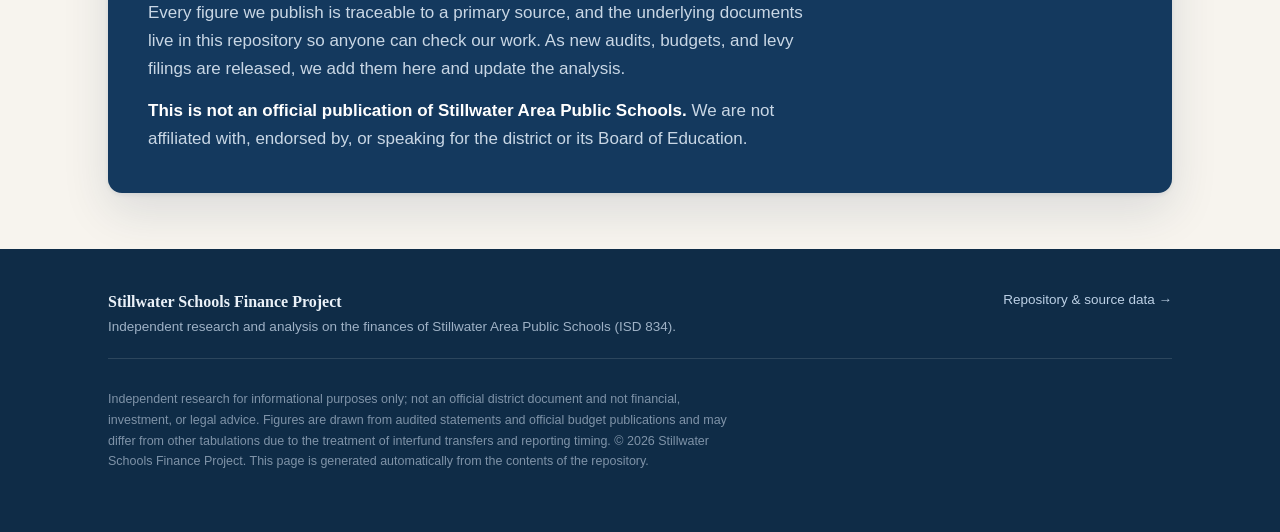
==== commit a8df7ab2: "Reanalyze expanded dataset and rebuild homepage Incorporate the new source material added on main (M" ====
--- a/index.html
+++ b/index.html
@@ -24,8 +24,8 @@
         </span>
       </a>
       <nav class="nav" aria-label="Primary">
+        <a href="#data-trends">Data &amp; Trends</a>
         <a href="#publications">Publications</a>
-        <a href="#analysis-summaries">Analysis</a>
         <a href="#source-document-library">Source Library</a>
         <a href="#reference-methodology">Reference</a>
         <a href="#about">About</a>
@@ -37,13 +37,13 @@
     <div class="wrap">
       <p class="kicker">Stillwater Area Public Schools &middot; ISD 834 &middot; Washington County, MN</p>
       <h1>Following the dollars in Stillwater Area Public Schools.</h1>
-      <p class="lede">A nonpartisan research effort that reads the audits, budgets, and levy filings of Independent School District No. 834 so that residents, journalists, and board members don&#x27;t have to. We gather the primary documents, reconcile the numbers, and publish plain-language analysis of where the district&#x27;s money comes from and where it goes.</p>
-      <p class="meta-line">Headline figures reflect the audited fiscal year ended June 30, 2025 (FY2024–25) and the district&#x27;s published FY2025–26 budget.</p>
+      <p class="lede">A nonpartisan research effort that reads the audits, budgets, levy filings, and state data behind Independent School District No. 834 so residents, journalists, and board members don&#x27;t have to. We gather the primary documents — five years of audited reports, the state&#x27;s per-pupil spending data, and Minnesota&#x27;s school-finance law — reconcile the numbers, and publish plain-language analysis of where the district&#x27;s money comes from and where it goes.</p>
+      <p class="meta-line">Figures span the FY2021–FY2025 audited and MN Report Card period and the district&#x27;s FY2025–26 budget. Enrollment is the October 2025 (FY2026) count.</p>
       <div class="stats">
         <div class="stat">
-          <div class="num">8,223</div>
-          <div class="lab">Students served</div>
-          <div class="note">2024–25</div>
+          <div class="num">8,461</div>
+          <div class="lab">Students enrolled</div>
+          <div class="note">Oct 2025 (FY2026)</div>
         </div>
         <div class="stat">
           <div class="num">$155.9M</div>
@@ -51,13 +51,18 @@
           <div class="note">FY2024–25 (audited)</div>
         </div>
         <div class="stat">
-          <div class="num">$18,749</div>
-          <div class="lab">Operating cost per pupil (ADM)</div>
-          <div class="note">FY2024–25</div>
+          <div class="num">$17,272</div>
+          <div class="lab">Total spending per pupil</div>
+          <div class="note">FY2025 · +26% since FY2021</div>
+        </div>
+        <div class="stat">
+          <div class="num">20.0%</div>
+          <div class="lab">Students in special education</div>
+          <div class="note">FY2026 · up from 17.3% in FY2023</div>
         </div>
         <div class="stat alert">
           <div class="num">1.1%</div>
-          <div class="lab">Unassigned reserve vs. 5% board-policy floor</div>
+          <div class="lab">Unassigned reserve vs. 5% policy floor</div>
           <div class="note">6/30/2025</div>
         </div>
         <div class="stat">
@@ -70,6 +75,60 @@
   </div>
 
   <main>
+    <section class="block trends" id="data-trends">
+      <div class="wrap">
+        <div class="section-head">
+          <p class="kicker">Data &amp; trends</p>
+          <h2>Per-pupil spending: five-year trend</h2>
+          <p>Total spending per student (General Operating Fund, state, local, and federal) as reported to the Minnesota Report Card. Stillwater has pulled steadily above the statewide average since FY2022.</p>
+        </div>
+        <div class="trend-grid">
+          <figure class="trend-figure">
+            <svg viewBox="0 0 760 340" role="img" aria-labelledby="chart-title chart-desc" class="trend-chart" preserveAspectRatio="xMidYMid meet">
+<title id="chart-title">Per-pupil spending: five-year trend</title>
+<desc id="chart-desc">Line chart comparing total per-pupil spending for Stillwater Area Public Schools against the Minnesota statewide average, fiscal years 2021 through 2025. Full figures appear in the table below.</desc>
+<line x1="60" y1="298.0" x2="642" y2="298.0" stroke="#e8e2d6" stroke-width="1"/>
+<text x="50.0" y="302.0" text-anchor="end" class="axis">$12.0k</text>
+<line x1="60" y1="216.0" x2="642" y2="216.0" stroke="#e8e2d6" stroke-width="1"/>
+<text x="50.0" y="220.0" text-anchor="end" class="axis">$14.0k</text>
+<line x1="60" y1="134.0" x2="642" y2="134.0" stroke="#e8e2d6" stroke-width="1"/>
+<text x="50.0" y="138.0" text-anchor="end" class="axis">$16.0k</text>
+<line x1="60" y1="52.0" x2="642" y2="52.0" stroke="#e8e2d6" stroke-width="1"/>
+<text x="50.0" y="56.0" text-anchor="end" class="axis">$18.0k</text>
+<text x="60.0" y="322.0" text-anchor="middle" class="axis">FY21</text>
+<text x="205.5" y="322.0" text-anchor="middle" class="axis">FY22</text>
+<text x="351.0" y="322.0" text-anchor="middle" class="axis">FY23</text>
+<text x="496.5" y="322.0" text-anchor="middle" class="axis">FY24</text>
+<text x="642.0" y="322.0" text-anchor="middle" class="axis">FY25</text>
+<polyline points="60.0,226.5 205.5,230.0 351.0,165.9 496.5,131.9 642.0,81.8" fill="none" stroke="#3a7cc0" stroke-width="2.5" stroke-linejoin="round" stroke-linecap="round"/>
+<circle cx="60.0" cy="226.5" r="4.5" fill="#3a7cc0" stroke="#ffffff" stroke-width="1.5"/>
+<circle cx="205.5" cy="230.0" r="4.5" fill="#3a7cc0" stroke="#ffffff" stroke-width="1.5"/>
+<circle cx="351.0" cy="165.9" r="4.5" fill="#3a7cc0" stroke="#ffffff" stroke-width="1.5"/>
+<circle cx="496.5" cy="131.9" r="4.5" fill="#3a7cc0" stroke="#ffffff" stroke-width="1.5"/>
+<circle cx="642.0" cy="81.8" r="4.5" fill="#3a7cc0" stroke="#ffffff" stroke-width="1.5"/>
+<text x="654.0" y="85.8" class="endlabel">$17.3k</text>
+<polyline points="60.0,246.1 205.5,214.5 351.0,188.2 496.5,152.0 642.0,123.1" fill="none" stroke="#d89a2c" stroke-width="2.5" stroke-linejoin="round" stroke-linecap="round"/>
+<circle cx="60.0" cy="246.1" r="4.5" fill="#d89a2c" stroke="#ffffff" stroke-width="1.5"/>
+<circle cx="205.5" cy="214.5" r="4.5" fill="#d89a2c" stroke="#ffffff" stroke-width="1.5"/>
+<circle cx="351.0" cy="188.2" r="4.5" fill="#d89a2c" stroke="#ffffff" stroke-width="1.5"/>
+<circle cx="496.5" cy="152.0" r="4.5" fill="#d89a2c" stroke="#ffffff" stroke-width="1.5"/>
+<circle cx="642.0" cy="123.1" r="4.5" fill="#d89a2c" stroke="#ffffff" stroke-width="1.5"/>
+<text x="654.0" y="127.1" class="endlabel">$16.3k</text>
+<rect x="60.0" y="17.0" width="12" height="12" rx="2.5" fill="#3a7cc0"/>
+<text x="78.0" y="27.0" class="legend">Stillwater (ISD 834)</text>
+<rect x="254.0" y="17.0" width="12" height="12" rx="2.5" fill="#d89a2c"/>
+<text x="272.0" y="27.0" class="legend">Minnesota statewide</text>
+</svg>
+            <figcaption>MN Report Card — Fiscal Transparency, ISD 834, FY2021–FY2025 (data as of April 17, 2026).</figcaption>
+          </figure>
+          <div class="trend-side">
+            <ul class="highlights"><li>Stillwater&#x27;s per-pupil spending rose 25.7% in four years — from $13,743 (FY2021) to $17,272 (FY2025).</li><li>Special-education spending per pupil climbed from $2,576 to $3,558 (+38%) over the same period.</li><li>Federal dollars per pupil fell from $546 (FY2021) to $335 (FY2025) as pandemic aid wound down.</li></ul>
+          </div>
+        </div>
+        <table class="trend-table"><caption class="sr-only">Per-pupil spending: five-year trend</caption><thead><tr><th scope="col">Per-pupil spending</th><th class="num">FY21</th><th class="num">FY22</th><th class="num">FY23</th><th class="num">FY24</th><th class="num">FY25</th></tr></thead><tbody><tr><th scope="row"><span class="swatch" style="background:#3a7cc0"></span>Stillwater (ISD 834)</th><td class="num">$13,743</td><td class="num">$13,658</td><td class="num">$15,223</td><td class="num">$16,050</td><td class="num">$17,272</td></tr><tr><th scope="row"><span class="swatch" style="background:#d89a2c"></span>Minnesota statewide</th><td class="num">$13,266</td><td class="num">$14,036</td><td class="num">$14,677</td><td class="num">$15,560</td><td class="num">$16,265</td></tr></tbody></table>
+      </div>
+    </section>
+
     <section class="block" id="publications">
       <div class="wrap">
         <div class="section-head">
@@ -79,6 +138,15 @@
              standalone briefing you can read, print, or share.</p>
         </div>
       <div class="cards">
+        <article class="card featured">
+          <span class="tag">Data Analysis</span>
+          <h3><a href="publications/2026-07-01-four-years-of-per-pupil-spending.html">Spending Up, Federal Aid Down: Four Years of Stillwater&#x27;s Per-Pupil Numbers</a></h3>
+          <p class="dek">Stillwater&#x27;s per-pupil spending rose nearly 26% in four years, outrunning the statewide average. Special education and transportation drove the climb — even as federal pandemic aid fell away and enrollment barely moved.</p>
+          <div class="card-foot">
+            <span>July 1, 2026 · 8 min read</span>
+            <a class="read" href="publications/2026-07-01-four-years-of-per-pupil-spending.html">Read &rarr;</a>
+          </div>
+        </article>
         <article class="card featured">
           <span class="tag">Fiscal Analysis</span>
           <h3><a href="publications/2026-07-01-the-one-point-one-percent-problem.html">The 1.1% Problem: Why Stillwater&#x27;s Operating Reserves Sit Far Below Policy</a></h3>
@@ -122,9 +190,24 @@
           <div class="section-head" style="margin-bottom:0">
             <h2>Source Document Library</h2>
           </div>
-          <p>Primary audited financial reports and official budget publications, saved here for direct reference. Grouped by document type.</p>
+          <p>The primary record: five years of audited reports and official budgets, plus the state enrollment, per-pupil, legislative, and audit-standard sources behind the analysis. Grouped by origin.</p>
         </div>
         <div>
+        <div class="doc-group">
+          <h4>Project notes &amp; navigation</h4>
+          <ul class="doc-list">
+          <li class="doc-item">
+            <span class="badge md">MD</span>
+            <span class="doc-name"><a href="https://github.com/michael480th/SchoolFinance_MN_Stillwater/blob/main/01_Source_Documents/DATA_COLLECTION_STATUS.md" target="_blank" rel="noopener">DATA COLLECTION STATUS</a></span>
+            <span class="doc-size">11.7 KB</span>
+          </li>
+          <li class="doc-item">
+            <span class="badge md">MD</span>
+            <span class="doc-name"><a href="https://github.com/michael480th/SchoolFinance_MN_Stillwater/blob/main/01_Source_Documents/MDE_SchoolFinance_Navigation_Reference.md" target="_blank" rel="noopener">MDE SchoolFinance Navigation Reference</a></span>
+            <span class="doc-size">28.7 KB</span>
+          </li>
+          </ul>
+        </div>
         <div class="doc-group">
           <h4>Annual Comprehensive Financial Reports (audited)</h4>
           <ul class="doc-list">
@@ -217,6 +300,176 @@
             <span class="badge pdf">PDF</span>
             <span class="doc-name"><a href="01_Source_Documents/Budget_FY2026-27/FY2026-27_Priority_Based_Budgeting_Adjustments_2026-03-03.pdf">FY2026-27 Priority Based Budgeting Adjustments 2026-03-03</a></span>
             <span class="doc-size">4.3 MB</span>
+          </li>
+          </ul>
+        </div>
+        <div class="doc-group">
+          <h4>MDE — UFARS chart of accounts</h4>
+          <ul class="doc-list">
+          <li class="doc-item">
+            <span class="badge md">MD</span>
+            <span class="doc-name"><a href="https://github.com/michael480th/SchoolFinance_MN_Stillwater/blob/main/01_Source_Documents/MDE_UFARS/UFARS_DOWNLOAD_URLS.md" target="_blank" rel="noopener">UFARS DOWNLOAD URLS</a></span>
+            <span class="doc-size">4.7 KB</span>
+          </li>
+          </ul>
+        </div>
+        <div class="doc-group">
+          <h4>Minnesota Legislature — finance law &amp; guides</h4>
+          <ul class="doc-list">
+          <li class="doc-item">
+            <span class="badge ">TXT</span>
+            <span class="doc-name"><a href="01_Source_Documents/MN_Legislature/ActSummary_2024_Ch109_EducationPolicy.txt">ActSummary 2024 Ch109 EducationPolicy</a></span>
+            <span class="doc-size">12.6 KB</span>
+          </li>
+          <li class="doc-item">
+            <span class="badge ">TXT</span>
+            <span class="doc-name"><a href="01_Source_Documents/MN_Legislature/ActSummary_2024_Ch115_K12Finance.txt">ActSummary 2024 Ch115 K12Finance</a></span>
+            <span class="doc-size">120.1 KB</span>
+          </li>
+          <li class="doc-item">
+            <span class="badge ">TXT</span>
+            <span class="doc-name"><a href="01_Source_Documents/MN_Legislature/ActSummary_2025_1SS_Ch10_K12FinancePolicy.txt">ActSummary 2025 1SS Ch10 K12FinancePolicy</a></span>
+            <span class="doc-size">65.0 KB</span>
+          </li>
+          <li class="doc-item">
+            <span class="badge ">TXT</span>
+            <span class="doc-name"><a href="01_Source_Documents/MN_Legislature/ActSummary_2025_SS1_Ch10_K12Finance.txt">ActSummary 2025 SS1 Ch10 K12Finance</a></span>
+            <span class="doc-size">64.9 KB</span>
+          </li>
+          <li class="doc-item">
+            <span class="badge md">MD</span>
+            <span class="doc-name"><a href="https://github.com/michael480th/SchoolFinance_MN_Stillwater/blob/main/01_Source_Documents/MN_Legislature/CompensatoryRevenue_Nov2025.md" target="_blank" rel="noopener">CompensatoryRevenue Nov2025</a></span>
+            <span class="doc-size">3.3 KB</span>
+          </li>
+          <li class="doc-item">
+            <span class="badge md">MD</span>
+            <span class="doc-name"><a href="https://github.com/michael480th/SchoolFinance_MN_Stillwater/blob/main/01_Source_Documents/MN_Legislature/DualEnrollmentPrograms_Mar2025.md" target="_blank" rel="noopener">DualEnrollmentPrograms Mar2025</a></span>
+            <span class="doc-size">6.1 KB</span>
+          </li>
+          <li class="doc-item">
+            <span class="badge md">MD</span>
+            <span class="doc-name"><a href="https://github.com/michael480th/SchoolFinance_MN_Stillwater/blob/main/01_Source_Documents/MN_Legislature/HouseResearch_Education_URLs.md" target="_blank" rel="noopener">HouseResearch Education URLs</a></span>
+            <span class="doc-size">3.9 KB</span>
+          </li>
+          <li class="doc-item">
+            <span class="badge md">MD</span>
+            <span class="doc-name"><a href="https://github.com/michael480th/SchoolFinance_MN_Stillwater/blob/main/01_Source_Documents/MN_Legislature/K12EducationSubtractionCredit_Jan2026.md" target="_blank" rel="noopener">K12EducationSubtractionCredit Jan2026</a></span>
+            <span class="doc-size">3.8 KB</span>
+          </li>
+          <li class="doc-item">
+            <span class="badge md">MD</span>
+            <span class="doc-name"><a href="https://github.com/michael480th/SchoolFinance_MN_Stillwater/blob/main/01_Source_Documents/MN_Legislature/MNPreK12EducationFinanceOverview_Jan2025.md" target="_blank" rel="noopener">MNPreK12EducationFinanceOverview Jan2025</a></span>
+            <span class="doc-size">8.8 KB</span>
+          </li>
+          <li class="doc-item">
+            <span class="badge ">TXT</span>
+            <span class="doc-name"><a href="01_Source_Documents/MN_Legislature/MNSchoolFinanceGuide_Nov2025.txt">MNSchoolFinanceGuide Nov2025</a></span>
+            <span class="doc-size">107.3 KB</span>
+          </li>
+          <li class="doc-item">
+            <span class="badge md">MD</span>
+            <span class="doc-name"><a href="https://github.com/michael480th/SchoolFinance_MN_Stillwater/blob/main/01_Source_Documents/MN_Legislature/MinnesotaStudentAssessments_Feb2026.md" target="_blank" rel="noopener">MinnesotaStudentAssessments Feb2026</a></span>
+            <span class="doc-size">4.3 KB</span>
+          </li>
+          <li class="doc-item">
+            <span class="badge md">MD</span>
+            <span class="doc-name"><a href="https://github.com/michael480th/SchoolFinance_MN_Stillwater/blob/main/01_Source_Documents/MN_Legislature/SchoolAidPaymentShifts_Sep2020.md" target="_blank" rel="noopener">SchoolAidPaymentShifts Sep2020</a></span>
+            <span class="doc-size">4.9 KB</span>
+          </li>
+          <li class="doc-item">
+            <span class="badge md">MD</span>
+            <span class="doc-name"><a href="https://github.com/michael480th/SchoolFinance_MN_Stillwater/blob/main/01_Source_Documents/MN_Legislature/SchoolTransportationRegulation_Jul2023.md" target="_blank" rel="noopener">SchoolTransportationRegulation Jul2023</a></span>
+            <span class="doc-size">6.0 KB</span>
+          </li>
+          <li class="doc-item">
+            <span class="badge md">MD</span>
+            <span class="doc-name"><a href="https://github.com/michael480th/SchoolFinance_MN_Stillwater/blob/main/01_Source_Documents/MN_Legislature/TeacherRecruitmentPrograms_Mar2025.md" target="_blank" rel="noopener">TeacherRecruitmentPrograms Mar2025</a></span>
+            <span class="doc-size">11.4 KB</span>
+          </li>
+          </ul>
+        </div>
+        <div class="doc-group">
+          <h4>MN Report Card — enrollment &amp; per-pupil spending</h4>
+          <ul class="doc-list">
+          <li class="doc-item">
+            <span class="badge md">MD</span>
+            <span class="doc-name"><a href="https://github.com/michael480th/SchoolFinance_MN_Stillwater/blob/main/01_Source_Documents/MN_Report_Card/RC_Demographics_FY2023.md" target="_blank" rel="noopener">RC Demographics FY2023</a></span>
+            <span class="doc-size">1.2 KB</span>
+          </li>
+          <li class="doc-item">
+            <span class="badge md">MD</span>
+            <span class="doc-name"><a href="https://github.com/michael480th/SchoolFinance_MN_Stillwater/blob/main/01_Source_Documents/MN_Report_Card/RC_Demographics_FY2024.md" target="_blank" rel="noopener">RC Demographics FY2024</a></span>
+            <span class="doc-size">1.0 KB</span>
+          </li>
+          <li class="doc-item">
+            <span class="badge md">MD</span>
+            <span class="doc-name"><a href="https://github.com/michael480th/SchoolFinance_MN_Stillwater/blob/main/01_Source_Documents/MN_Report_Card/RC_Demographics_FY2025.md" target="_blank" rel="noopener">RC Demographics FY2025</a></span>
+            <span class="doc-size">1.0 KB</span>
+          </li>
+          <li class="doc-item">
+            <span class="badge md">MD</span>
+            <span class="doc-name"><a href="https://github.com/michael480th/SchoolFinance_MN_Stillwater/blob/main/01_Source_Documents/MN_Report_Card/RC_Demographics_FY2026.md" target="_blank" rel="noopener">RC Demographics FY2026</a></span>
+            <span class="doc-size">1.2 KB</span>
+          </li>
+          <li class="doc-item">
+            <span class="badge md">MD</span>
+            <span class="doc-name"><a href="https://github.com/michael480th/SchoolFinance_MN_Stillwater/blob/main/01_Source_Documents/MN_Report_Card/RC_FiscalTransparency_FY2021.md" target="_blank" rel="noopener">RC FiscalTransparency FY2021</a></span>
+            <span class="doc-size">2.0 KB</span>
+          </li>
+          <li class="doc-item">
+            <span class="badge md">MD</span>
+            <span class="doc-name"><a href="https://github.com/michael480th/SchoolFinance_MN_Stillwater/blob/main/01_Source_Documents/MN_Report_Card/RC_FiscalTransparency_FY2022.md" target="_blank" rel="noopener">RC FiscalTransparency FY2022</a></span>
+            <span class="doc-size">2.0 KB</span>
+          </li>
+          <li class="doc-item">
+            <span class="badge md">MD</span>
+            <span class="doc-name"><a href="https://github.com/michael480th/SchoolFinance_MN_Stillwater/blob/main/01_Source_Documents/MN_Report_Card/RC_FiscalTransparency_FY2023.md" target="_blank" rel="noopener">RC FiscalTransparency FY2023</a></span>
+            <span class="doc-size">2.0 KB</span>
+          </li>
+          <li class="doc-item">
+            <span class="badge md">MD</span>
+            <span class="doc-name"><a href="https://github.com/michael480th/SchoolFinance_MN_Stillwater/blob/main/01_Source_Documents/MN_Report_Card/RC_FiscalTransparency_FY2024.md" target="_blank" rel="noopener">RC FiscalTransparency FY2024</a></span>
+            <span class="doc-size">2.0 KB</span>
+          </li>
+          <li class="doc-item">
+            <span class="badge md">MD</span>
+            <span class="doc-name"><a href="https://github.com/michael480th/SchoolFinance_MN_Stillwater/blob/main/01_Source_Documents/MN_Report_Card/RC_FiscalTransparency_FY2025.md" target="_blank" rel="noopener">RC FiscalTransparency FY2025</a></span>
+            <span class="doc-size">2.8 KB</span>
+          </li>
+          </ul>
+        </div>
+        <div class="doc-group">
+          <h4>NCES F-33 — federal school-finance survey</h4>
+          <ul class="doc-list">
+          <li class="doc-item">
+            <span class="badge md">MD</span>
+            <span class="doc-name"><a href="https://github.com/michael480th/SchoolFinance_MN_Stillwater/blob/main/01_Source_Documents/NCES_F33/NCES_CCD_District_Profile.md" target="_blank" rel="noopener">NCES CCD District Profile</a></span>
+            <span class="doc-size">2.5 KB</span>
+          </li>
+          <li class="doc-item">
+            <span class="badge md">MD</span>
+            <span class="doc-name"><a href="https://github.com/michael480th/SchoolFinance_MN_Stillwater/blob/main/01_Source_Documents/NCES_F33/NCES_F33_Access_Notes.md" target="_blank" rel="noopener">NCES F33 Access Notes</a></span>
+            <span class="doc-size">2.3 KB</span>
+          </li>
+          </ul>
+        </div>
+        <div class="doc-group">
+          <h4>Office of the State Auditor — audit standards</h4>
+          <ul class="doc-list">
+          <li class="doc-item">
+            <span class="badge ">TXT</span>
+            <span class="doc-name"><a href="01_Source_Documents/OSA_Audit_Reports/OSA_LegalComplianceGuide_2025_SchoolDistricts.txt">OSA LegalComplianceGuide 2025 SchoolDistricts</a></span>
+            <span class="doc-size">117.2 KB</span>
+          </li>
+          <li class="doc-item">
+            <span class="badge md">MD</span>
+            <span class="doc-name"><a href="https://github.com/michael480th/SchoolFinance_MN_Stillwater/blob/main/01_Source_Documents/OSA_Audit_Reports/OSA_LegalComplianceGuide_2025_SummaryOfChanges.md" target="_blank" rel="noopener">OSA LegalComplianceGuide 2025 SummaryOfChanges</a></span>
+            <span class="doc-size">2.2 KB</span>
+          </li>
+          <li class="doc-item">
+            <span class="badge md">MD</span>
+            <span class="doc-name"><a href="https://github.com/michael480th/SchoolFinance_MN_Stillwater/blob/main/01_Source_Documents/OSA_Audit_Reports/OSA_SchoolDistricts_Page_Notes.md" target="_blank" rel="noopener">OSA SchoolDistricts Page Notes</a></span>
+            <span class="doc-size">2.3 KB</span>
           </li>
           </ul>
         </div>
@@ -238,12 +491,12 @@
           <ul class="doc-list">
           <li class="doc-item">
             <span class="badge md">MD</span>
-            <span class="doc-name"><a href="https://github.com/michael480th/schoolfinance_mn_stillwater/blob/claude/stillwater-schools-homepage-r5jll4/03_Reference_Notes/MN-School-Finance-Data-Request.md" target="_blank" rel="noopener">MN-School-Finance-Data-Request</a></span>
+            <span class="doc-name"><a href="https://github.com/michael480th/SchoolFinance_MN_Stillwater/blob/main/03_Reference_Notes/MN-School-Finance-Data-Request.md" target="_blank" rel="noopener">MN-School-Finance-Data-Request</a></span>
             <span class="doc-size">8.3 KB</span>
           </li>
           <li class="doc-item">
             <span class="badge md">MD</span>
-            <span class="doc-name"><a href="https://github.com/michael480th/schoolfinance_mn_stillwater/blob/claude/stillwater-schools-homepage-r5jll4/03_Reference_Notes/SOURCES_and_financial_health_notes.md" target="_blank" rel="noopener">SOURCES and financial health notes</a></span>
+            <span class="doc-name"><a href="https://github.com/michael480th/SchoolFinance_MN_Stillwater/blob/main/03_Reference_Notes/SOURCES_and_financial_health_notes.md" target="_blank" rel="noopener">SOURCES and financial health notes</a></span>
             <span class="doc-size">4.1 KB</span>
           </li>
           </ul>
@@ -283,7 +536,7 @@
           Independent research and analysis on the finances of Stillwater Area Public Schools (ISD 834).
         </div>
         <div>
-          <a href="https://github.com/michael480th/schoolfinance_mn_stillwater">Repository &amp; source data &rarr;</a>
+          <a href="https://github.com/michael480th/SchoolFinance_MN_Stillwater">Repository &amp; source data &rarr;</a>
         </div>
       </div>
       <p class="disclaimer">Independent research for informational purposes only;
--- a/assets/site.css
+++ b/assets/site.css
@@ -425,6 +425,71 @@
 .pullstats .ps.alert .n { color: var(--alert); }
 .pullstats .ps .l { font-size: 12.5px; color: var(--muted); margin-top: 6px; }
 
+/* ---- Data & Trends section -------------------------------------------- */
+.trends { background: linear-gradient(180deg, #fff, var(--paper) 70%); }
+.trend-grid {
+  display: grid;
+  grid-template-columns: 1fr;
+  gap: 28px;
+  align-items: center;
+}
+@media (min-width: 900px) {
+  .trend-grid { grid-template-columns: minmax(0, 1.6fr) minmax(0, 1fr); }
+}
+.trend-figure {
+  margin: 0;
+  background: var(--card);
+  border: 1px solid var(--line-2);
+  border-radius: 12px;
+  padding: 18px 20px 14px;
+  box-shadow: var(--shadow);
+}
+.trend-chart { width: 100%; height: auto; display: block; }
+.trend-chart .axis { fill: #8a97a4; font-family: var(--sans); font-size: 13px; }
+.trend-chart .legend { fill: var(--ink); font-family: var(--sans); font-size: 13.5px; }
+.trend-chart .endlabel {
+  fill: var(--navy-800); font-family: var(--sans);
+  font-size: 13px; font-weight: 700;
+}
+.trend-figure figcaption {
+  margin-top: 10px; font-size: 12.5px; color: var(--muted); font-style: italic;
+}
+.highlights { list-style: none; margin: 0; padding: 0; }
+.highlights li {
+  position: relative;
+  padding: 14px 0 14px 20px;
+  border-bottom: 1px solid var(--line-2);
+  font-size: 16px;
+  color: #2b3a47;
+}
+.highlights li:last-child { border-bottom: 0; }
+.highlights li::before {
+  content: ""; position: absolute; left: 0; top: 20px;
+  width: 8px; height: 8px; border-radius: 2px; background: var(--gold-500);
+}
+.trend-table {
+  width: 100%; border-collapse: collapse; margin-top: 30px; font-size: 15px;
+  background: var(--card); border: 1px solid var(--line-2); border-radius: 10px;
+  overflow: hidden;
+}
+.trend-table caption { text-align: left; }
+.trend-table th, .trend-table td { padding: 11px 14px; }
+.trend-table thead th {
+  background: var(--navy-800); color: #fff; font-size: 13px;
+  font-weight: 600; text-align: left;
+}
+.trend-table thead th.num, .trend-table td.num { text-align: right; font-variant-numeric: tabular-nums; }
+.trend-table tbody th { font-weight: 600; color: var(--ink); text-align: left; }
+.trend-table tbody tr:nth-child(even) { background: var(--paper-2); }
+.trend-table .swatch {
+  display: inline-block; width: 11px; height: 11px; border-radius: 3px;
+  margin-right: 8px; vertical-align: baseline;
+}
+.sr-only {
+  position: absolute; width: 1px; height: 1px; padding: 0; margin: -1px;
+  overflow: hidden; clip: rect(0,0,0,0); white-space: nowrap; border: 0;
+}
+
 /* ---- Utility ----------------------------------------------------------- */
 .skip-link {
   position: absolute; left: -9999px; top: 0;
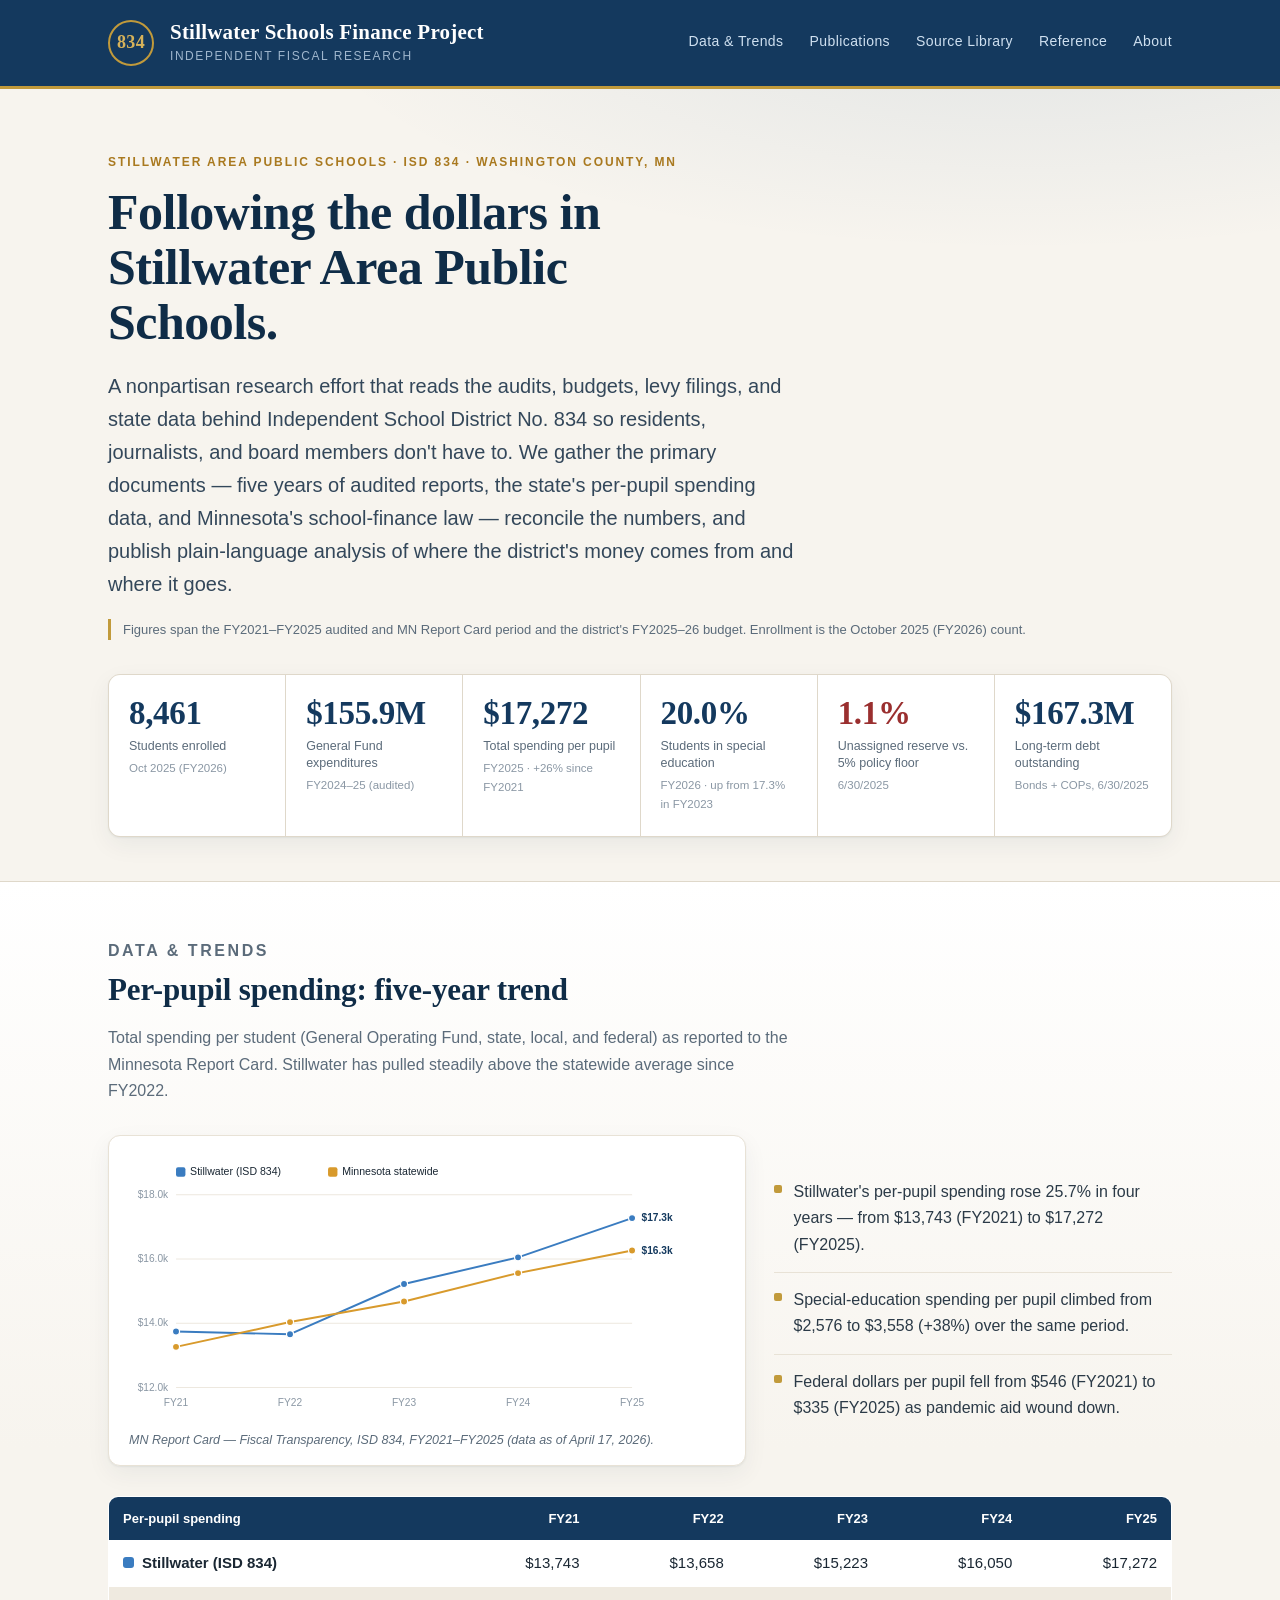
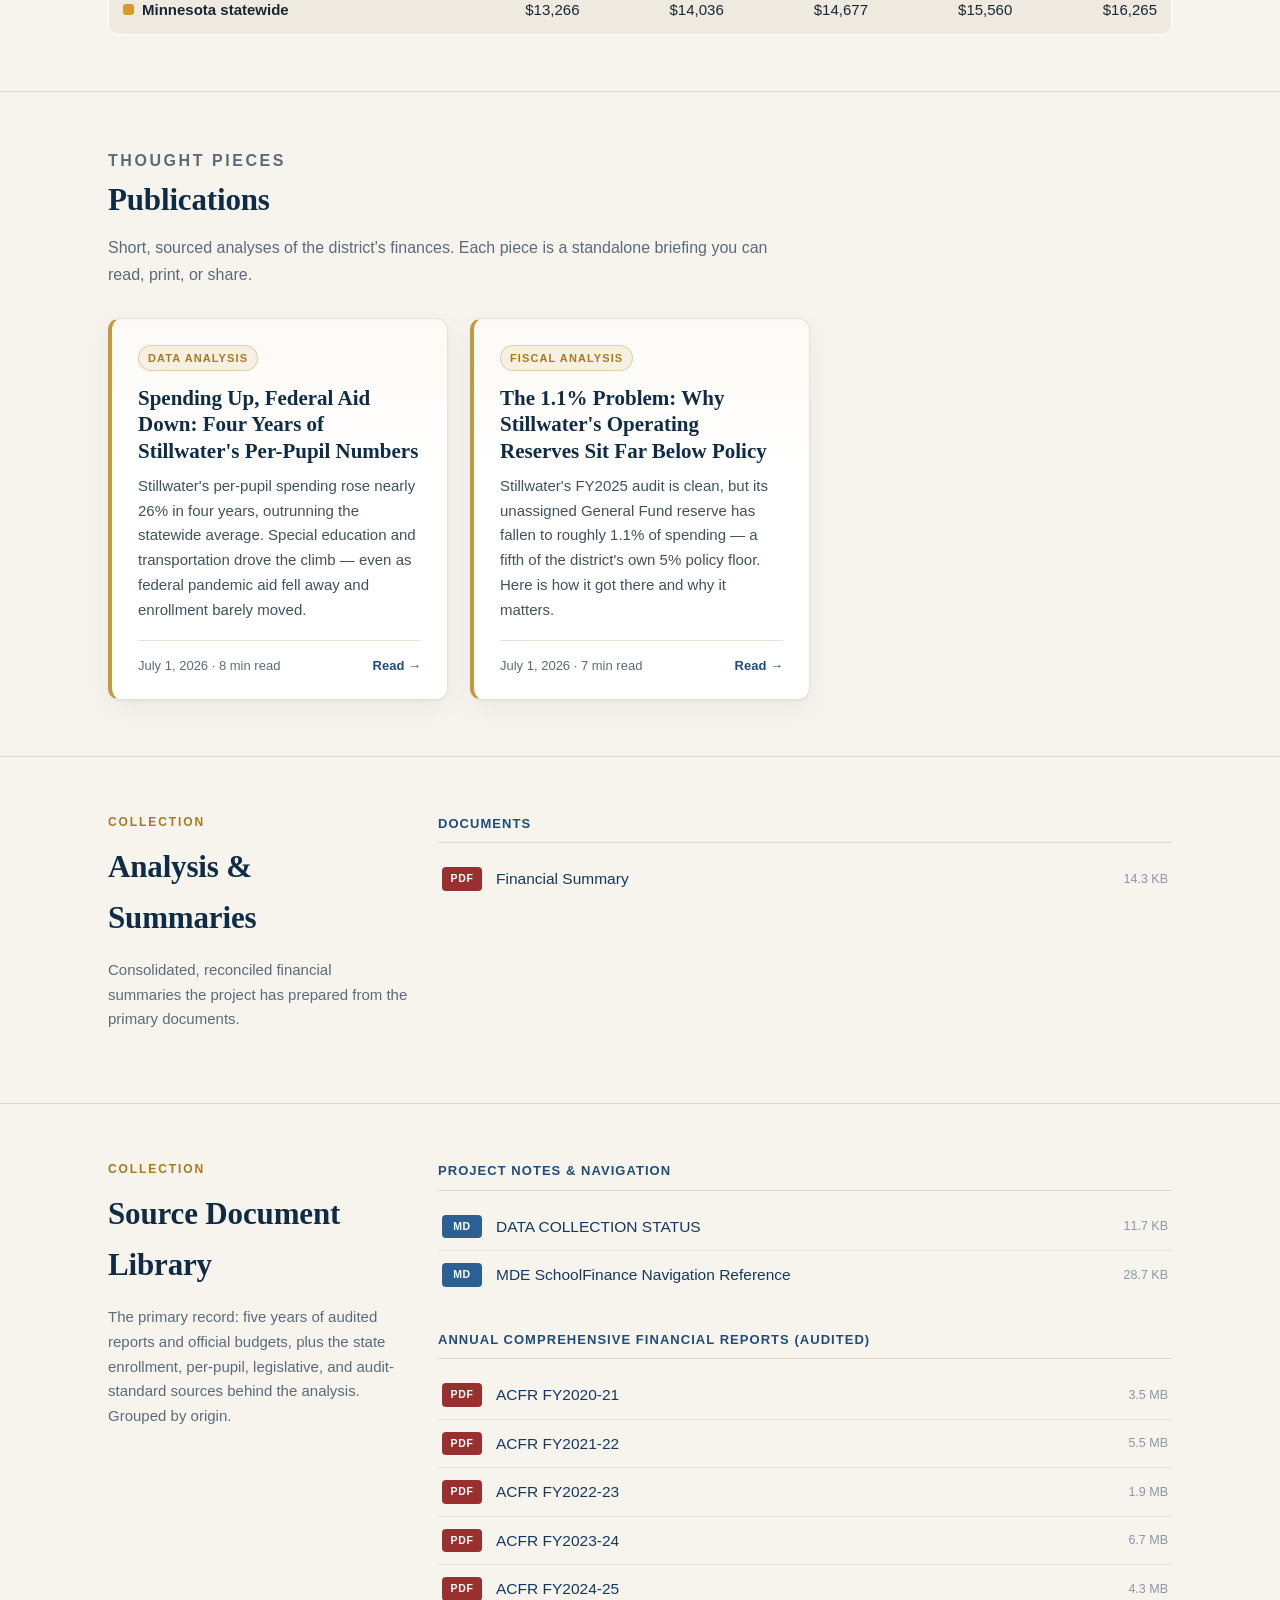
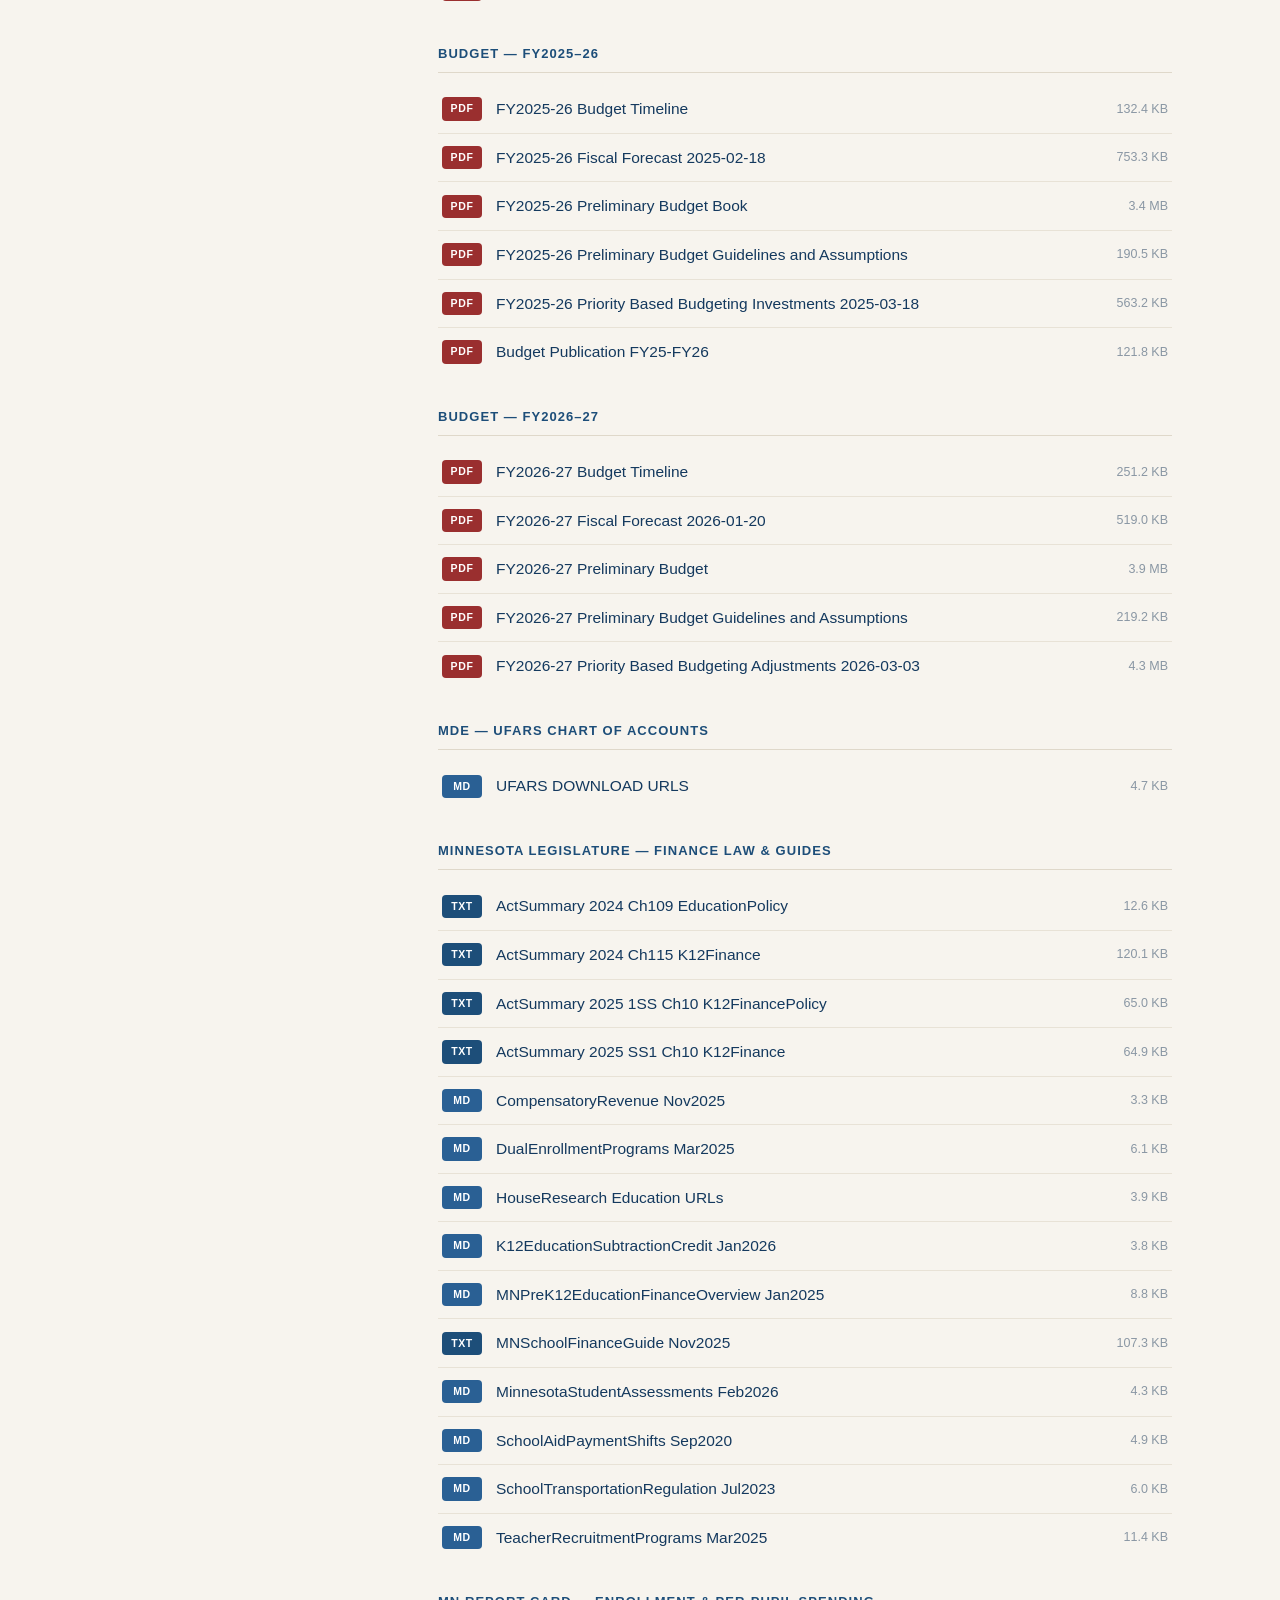
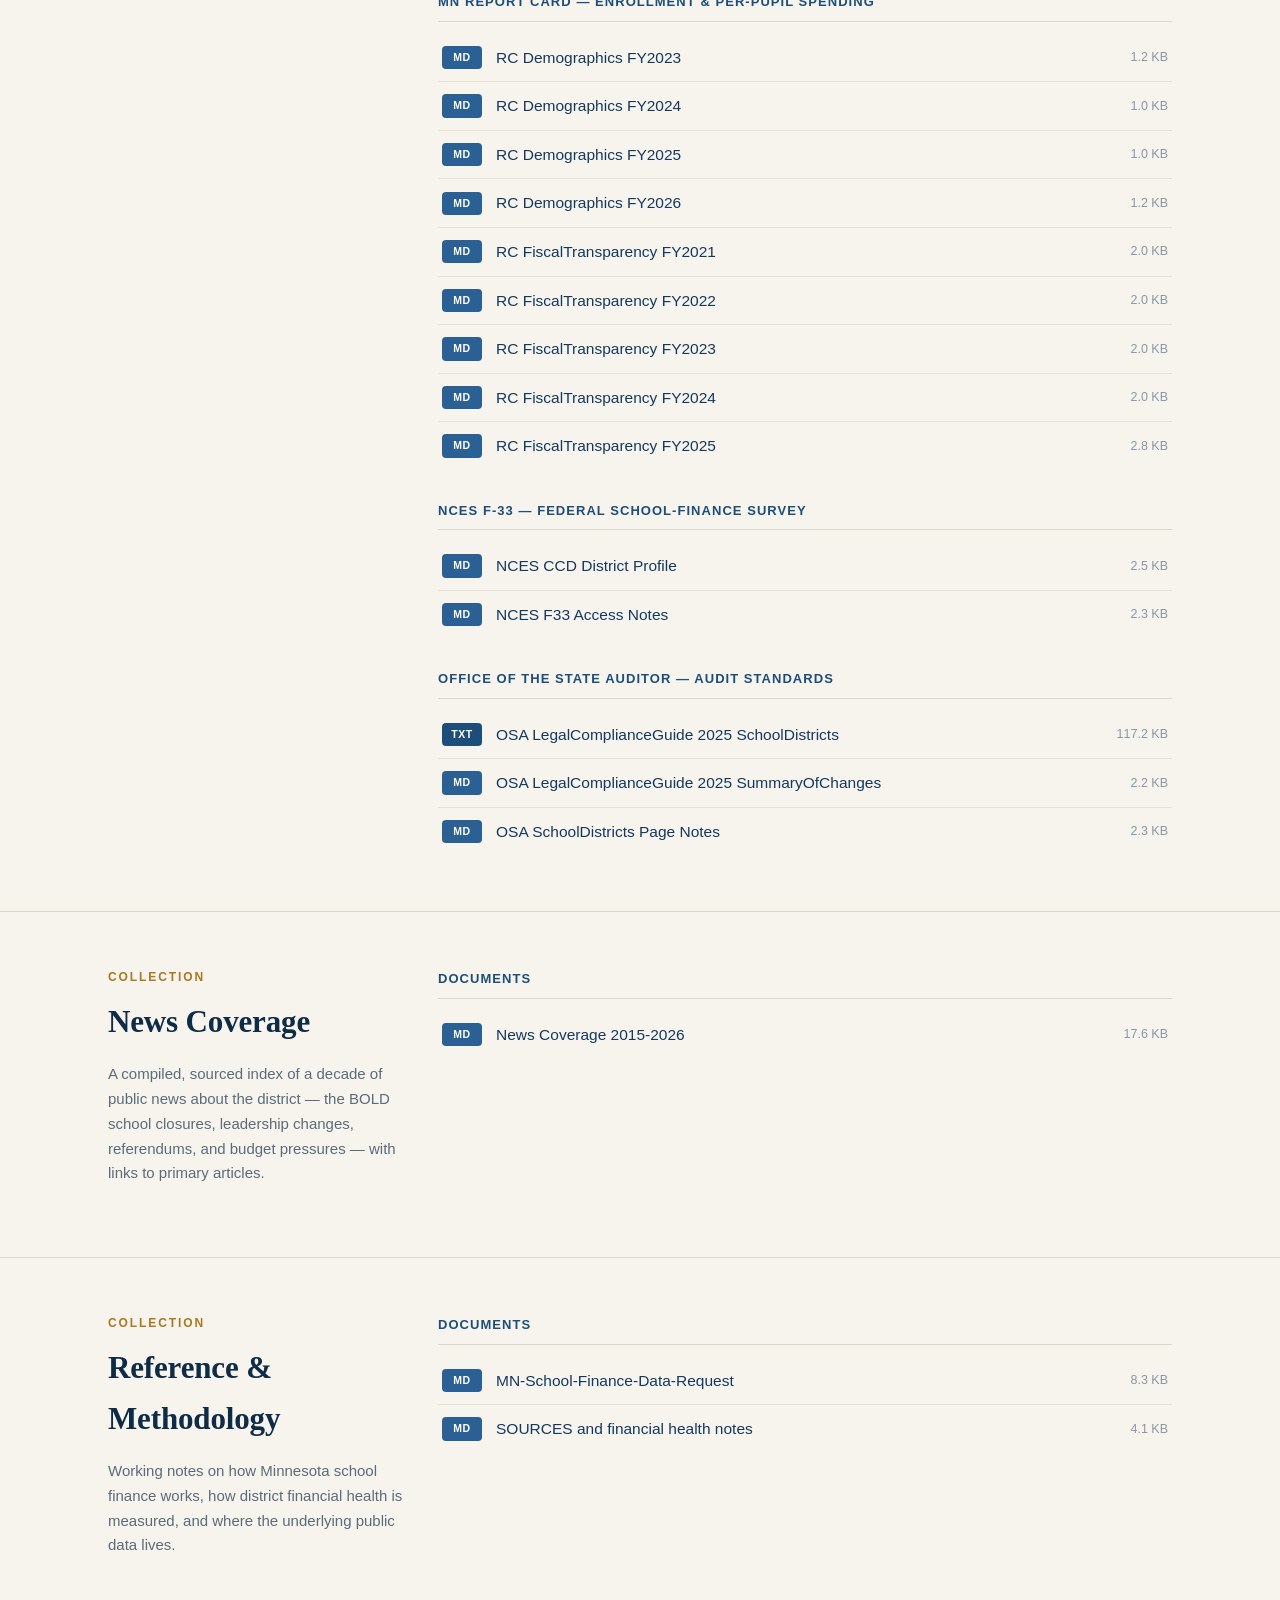
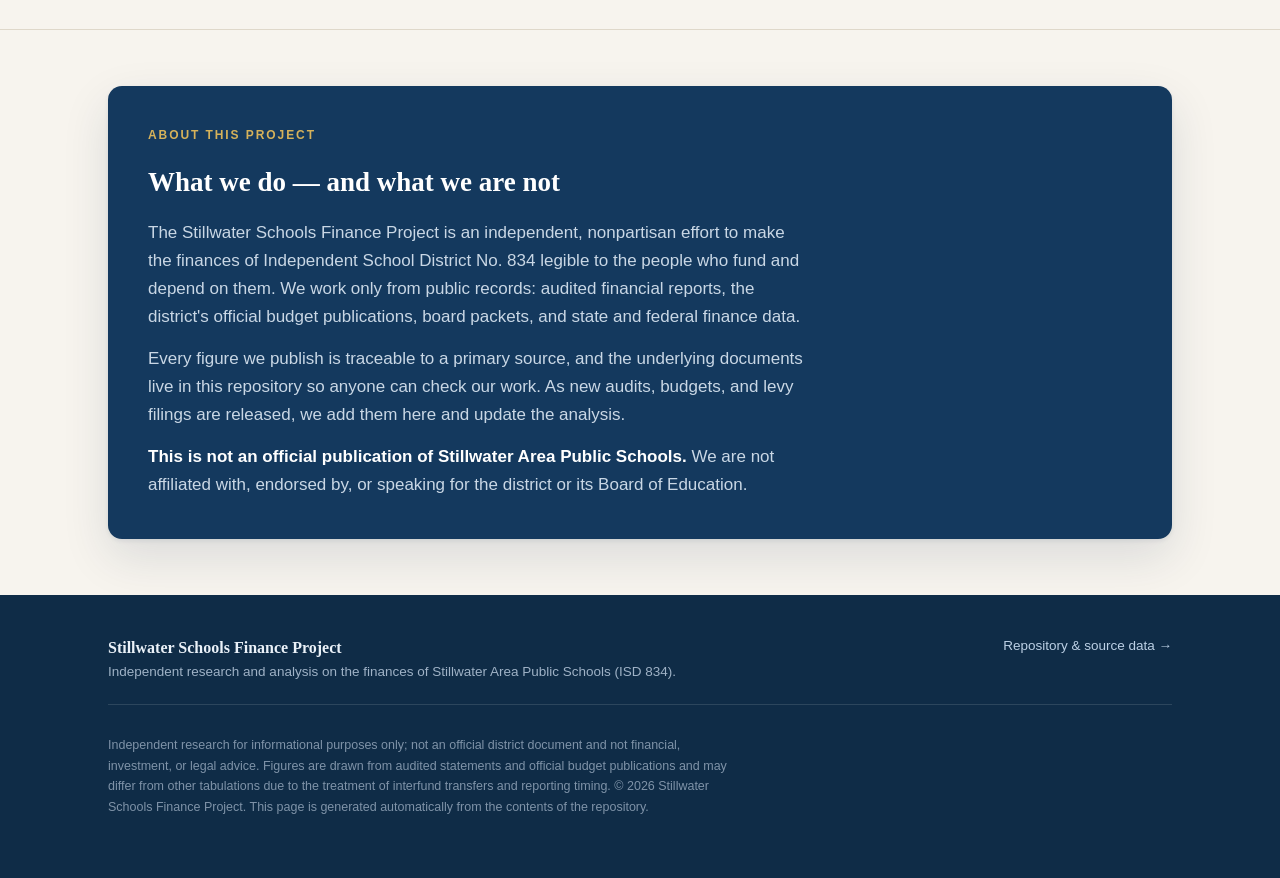
==== commit 3c91da99: "Add decade news-coverage compilation and surface it on the site Add 04_News_Coverage/News_Coverage_2" ====
--- a/index.html
+++ b/index.html
@@ -476,6 +476,29 @@
         </div>
       </div>
     </section>
+    <section class="block" id="news-coverage">
+      <div class="wrap split">
+        <div class="aside">
+          <p class="kicker">Collection</p>
+          <div class="section-head" style="margin-bottom:0">
+            <h2>News Coverage</h2>
+          </div>
+          <p>A compiled, sourced index of a decade of public news about the district — the BOLD school closures, leadership changes, referendums, and budget pressures — with links to primary articles.</p>
+        </div>
+        <div>
+        <div class="doc-group">
+          <h4>Documents</h4>
+          <ul class="doc-list">
+          <li class="doc-item">
+            <span class="badge md">MD</span>
+            <span class="doc-name"><a href="https://github.com/michael480th/SchoolFinance_MN_Stillwater/blob/main/04_News_Coverage/News_Coverage_2015-2026.md" target="_blank" rel="noopener">News Coverage 2015-2026</a></span>
+            <span class="doc-size">17.6 KB</span>
+          </li>
+          </ul>
+        </div>
+        </div>
+      </div>
+    </section>
     <section class="block" id="reference-methodology">
       <div class="wrap split">
         <div class="aside">
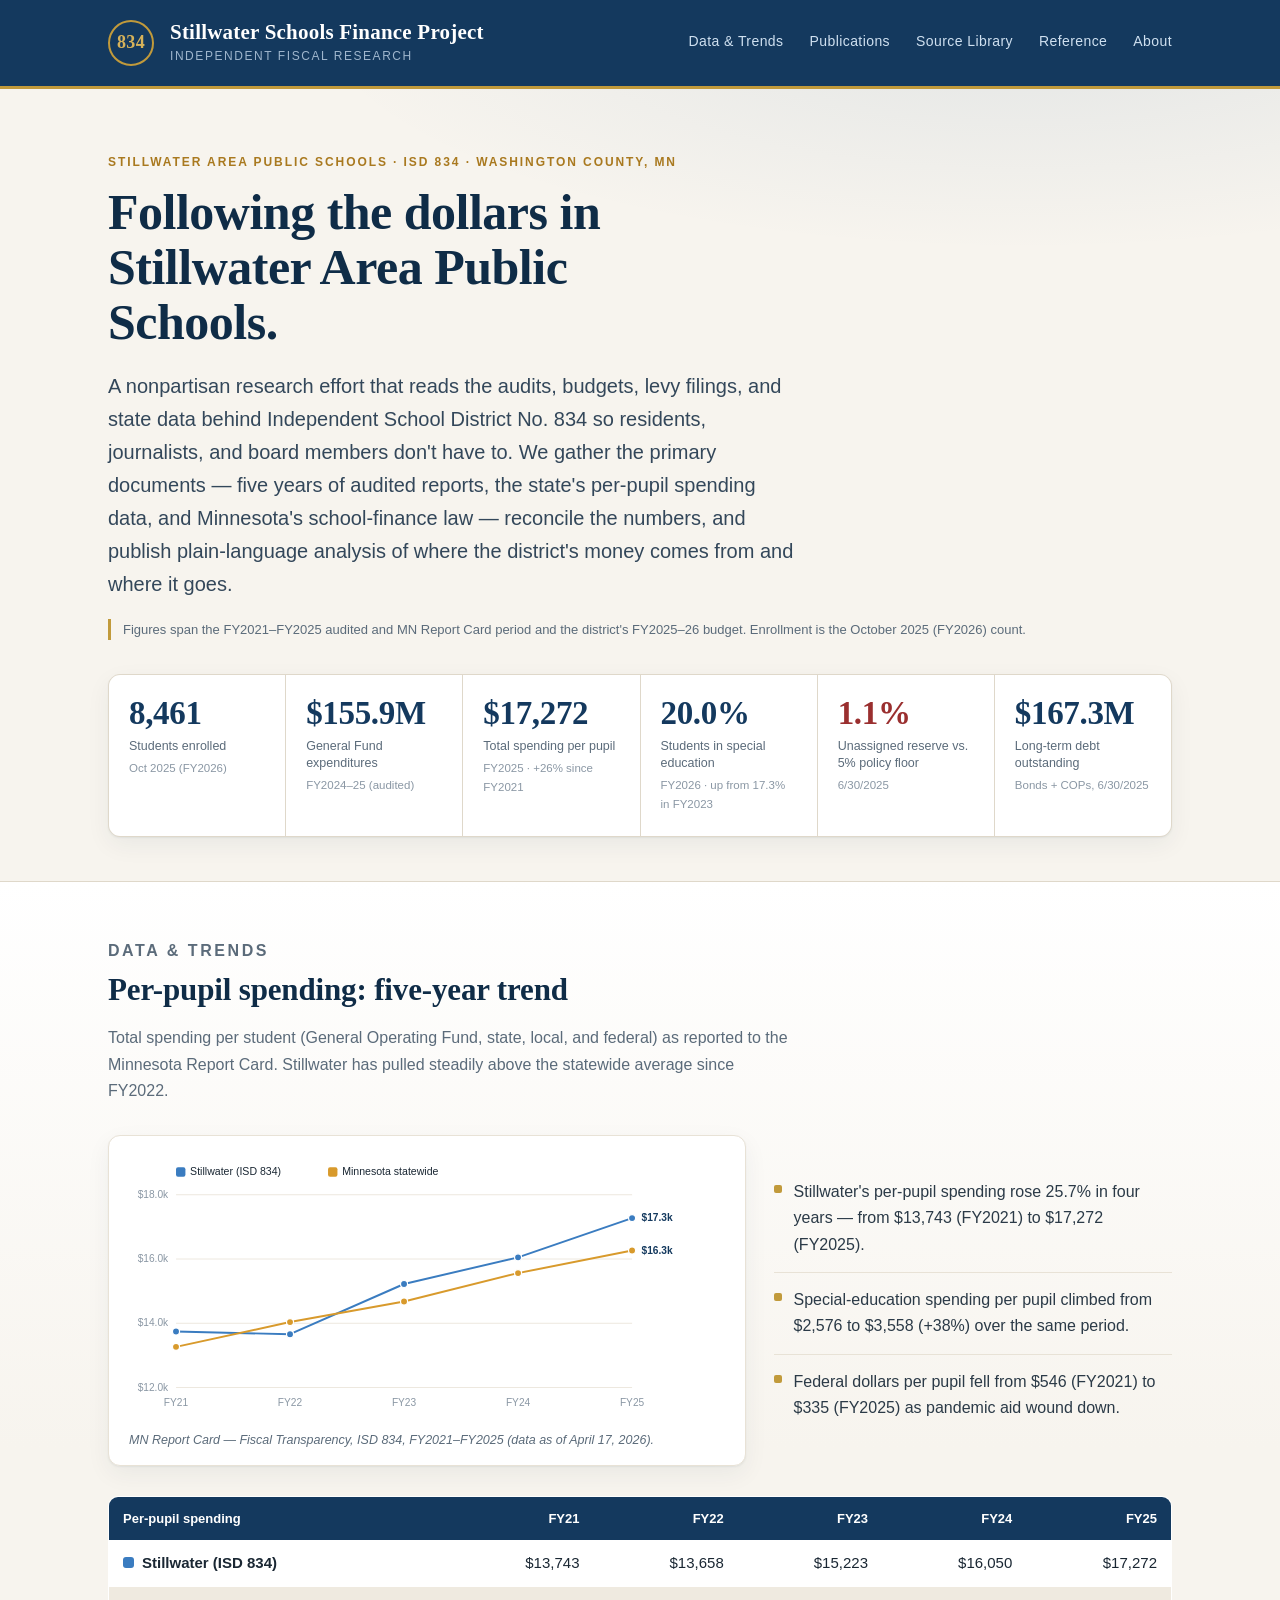
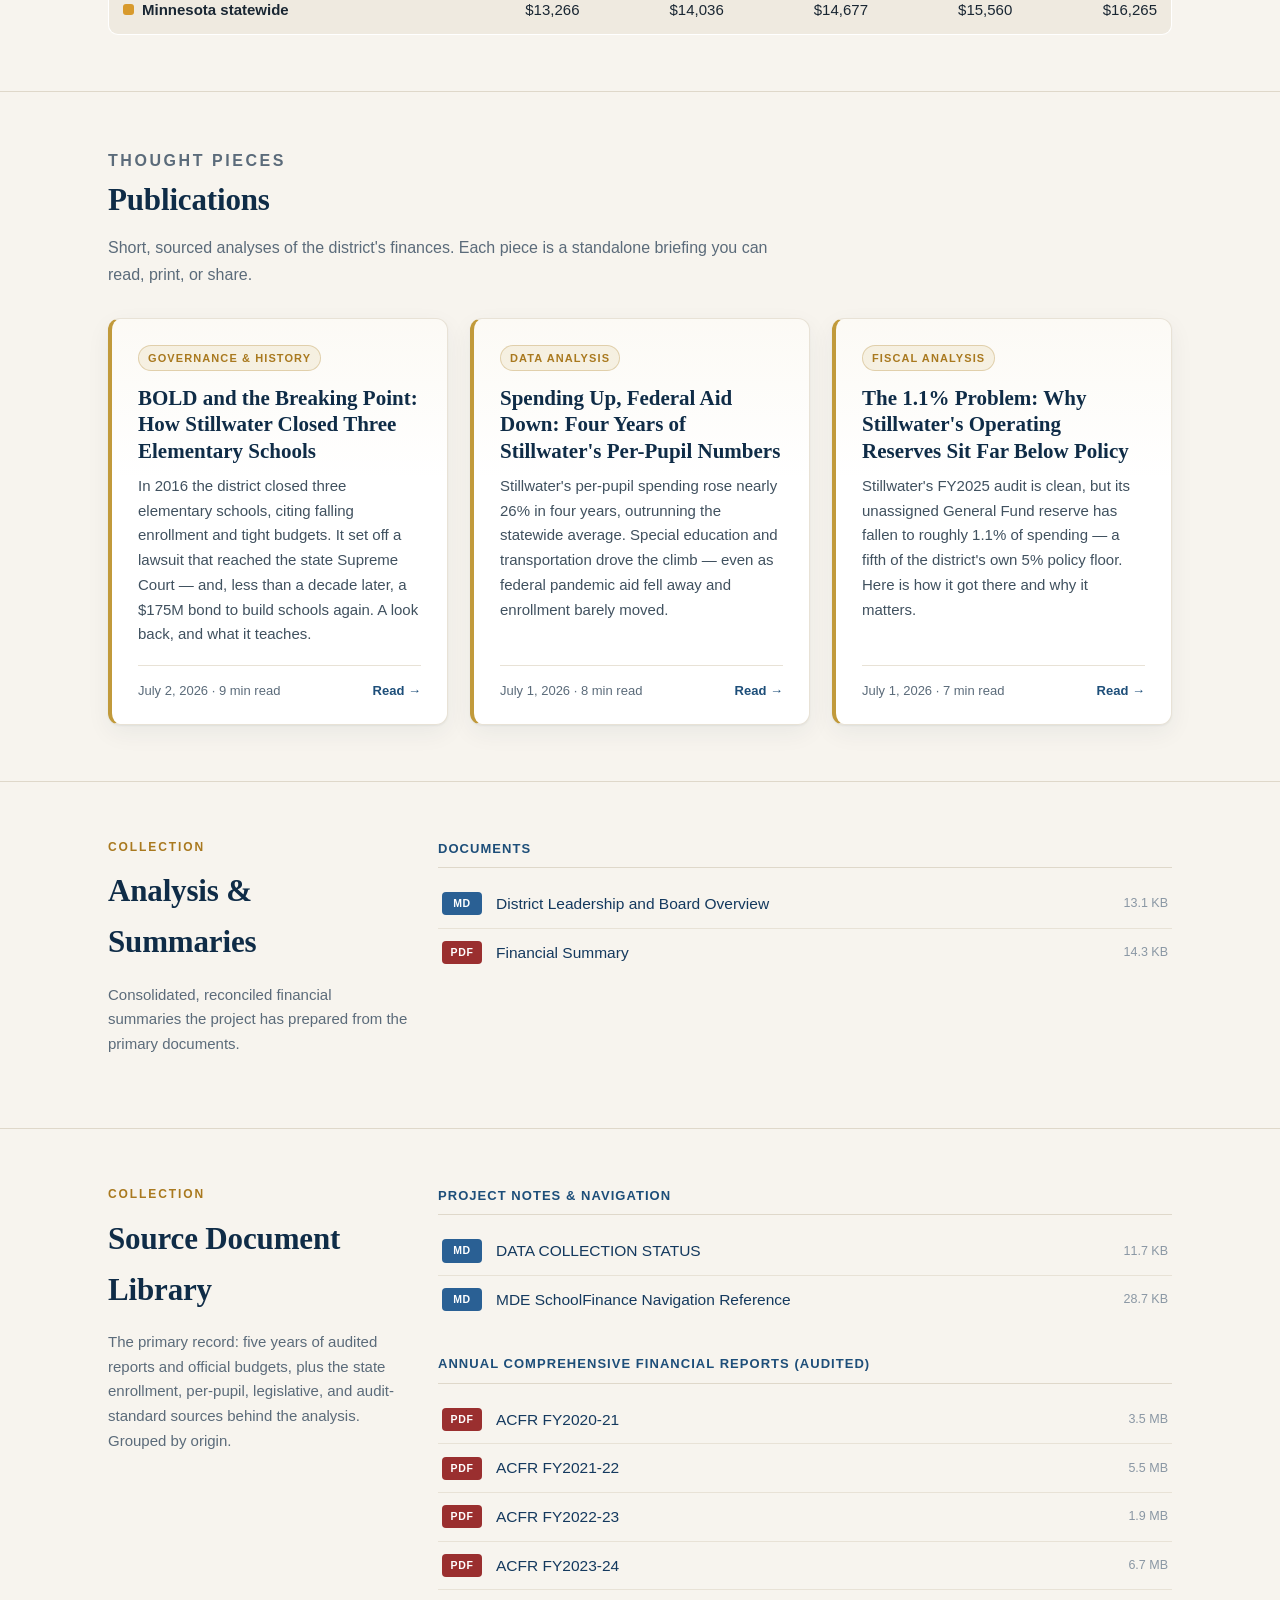
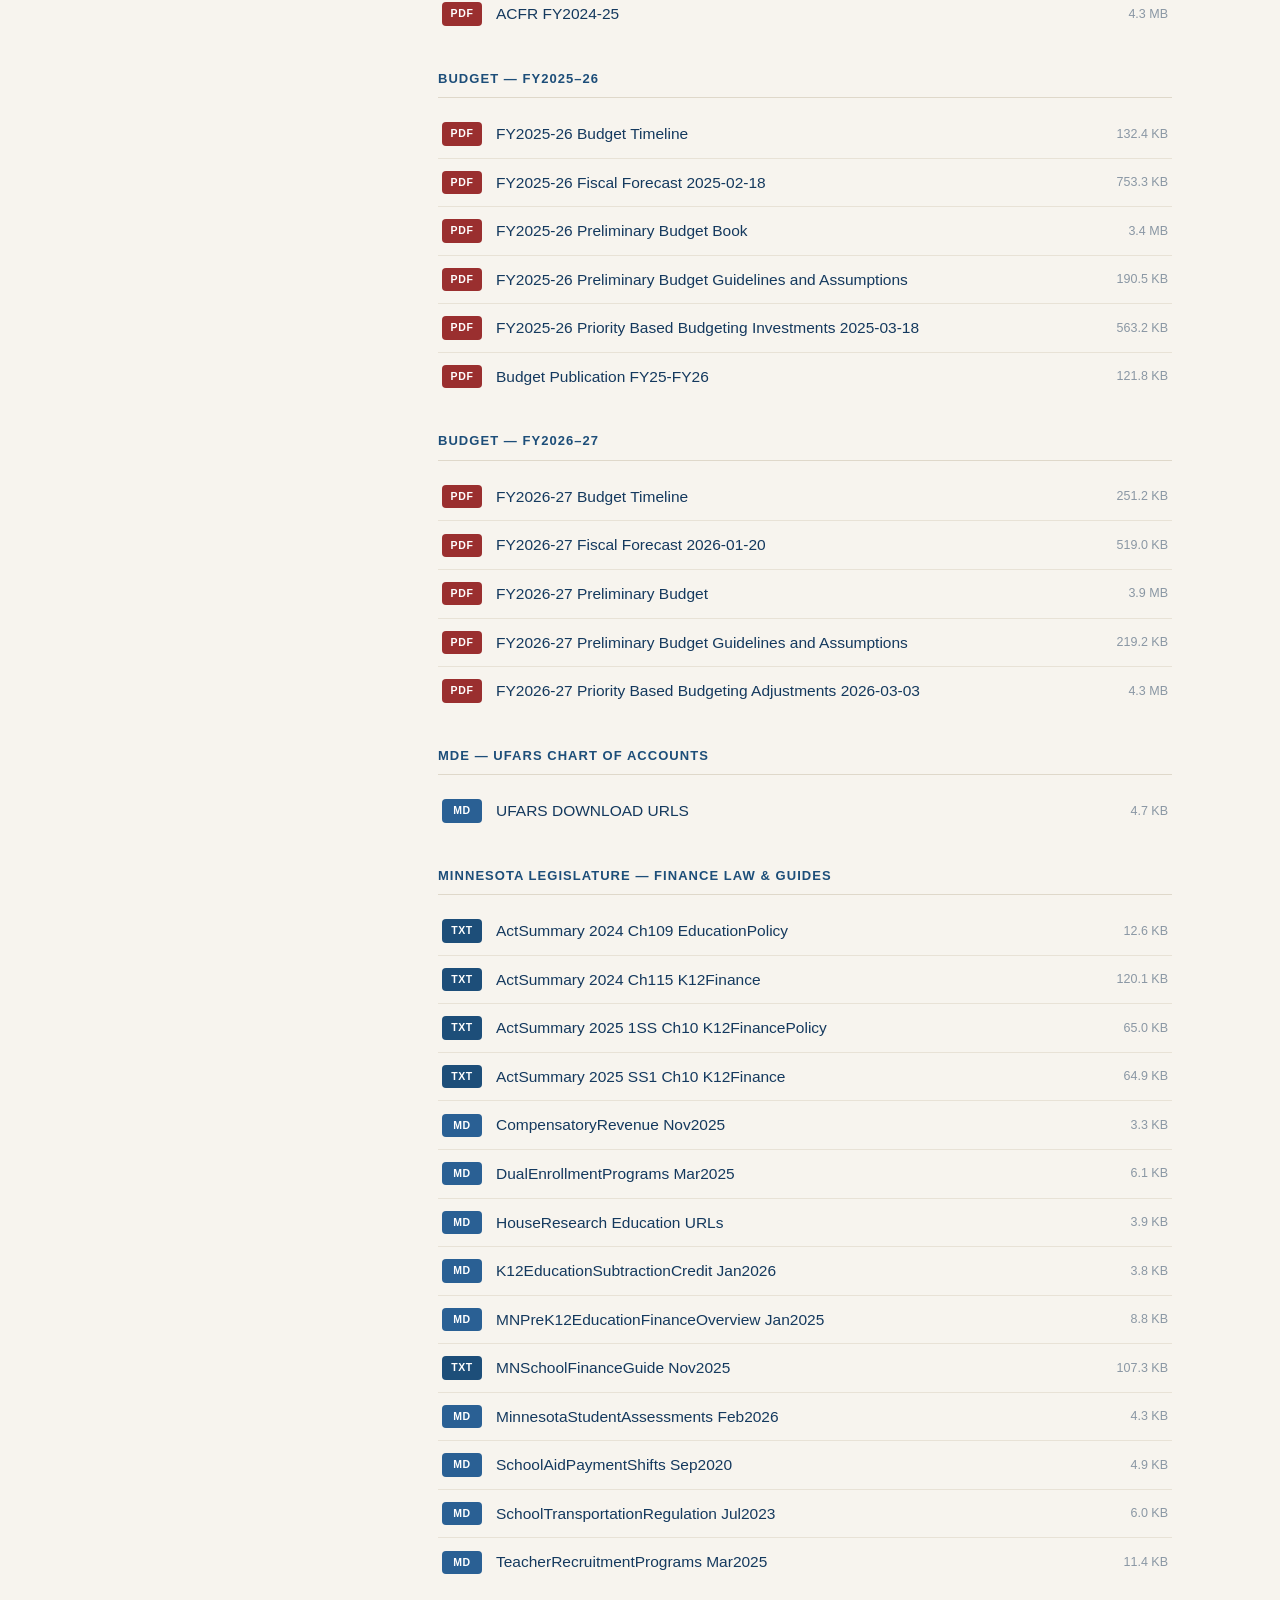
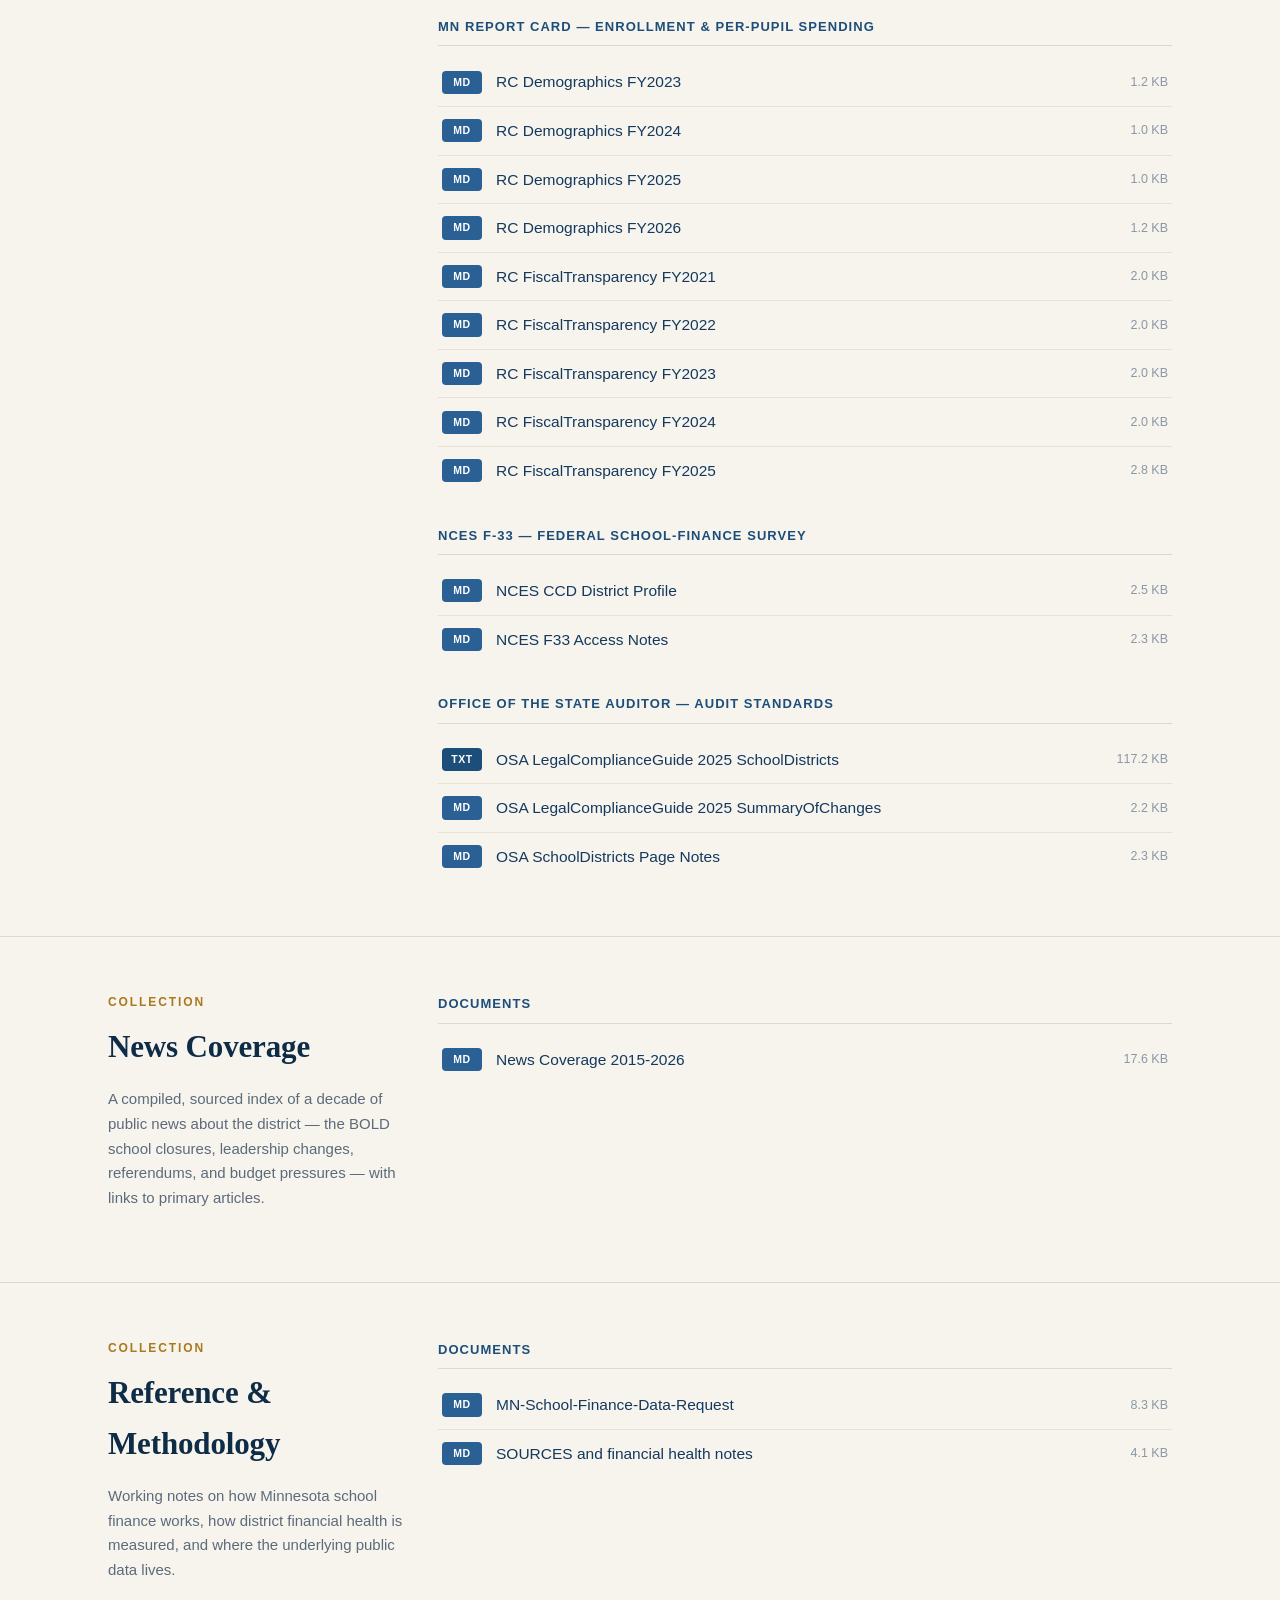
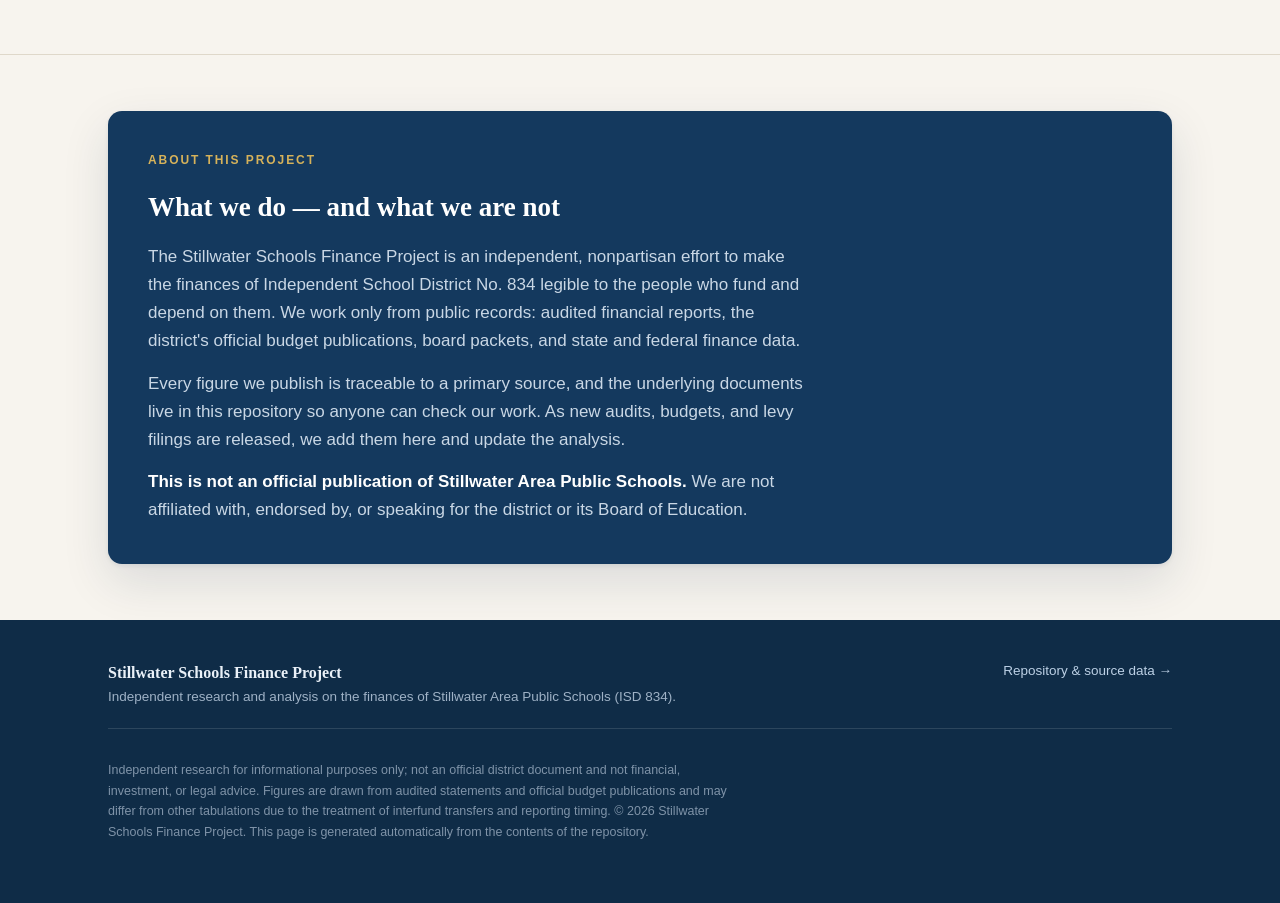
==== commit 8c3591de: "Add leadership/board overview with rubric, and BOLD closures thought piece - 02_Summaries_and_Analys" ====
--- a/index.html
+++ b/index.html
@@ -139,6 +139,15 @@
         </div>
       <div class="cards">
         <article class="card featured">
+          <span class="tag">Governance &amp; History</span>
+          <h3><a href="publications/2026-07-02-bold-and-the-closures.html">BOLD and the Breaking Point: How Stillwater Closed Three Elementary Schools</a></h3>
+          <p class="dek">In 2016 the district closed three elementary schools, citing falling enrollment and tight budgets. It set off a lawsuit that reached the state Supreme Court — and, less than a decade later, a $175M bond to build schools again. A look back, and what it teaches.</p>
+          <div class="card-foot">
+            <span>July 2, 2026 · 9 min read</span>
+            <a class="read" href="publications/2026-07-02-bold-and-the-closures.html">Read &rarr;</a>
+          </div>
+        </article>
+        <article class="card featured">
           <span class="tag">Data Analysis</span>
           <h3><a href="publications/2026-07-01-four-years-of-per-pupil-spending.html">Spending Up, Federal Aid Down: Four Years of Stillwater&#x27;s Per-Pupil Numbers</a></h3>
           <p class="dek">Stillwater&#x27;s per-pupil spending rose nearly 26% in four years, outrunning the statewide average. Special education and transportation drove the climb — even as federal pandemic aid fell away and enrollment barely moved.</p>
@@ -173,6 +182,11 @@
         <div class="doc-group">
           <h4>Documents</h4>
           <ul class="doc-list">
+          <li class="doc-item">
+            <span class="badge md">MD</span>
+            <span class="doc-name"><a href="https://github.com/michael480th/SchoolFinance_MN_Stillwater/blob/main/02_Summaries_and_Analysis/District_Leadership_and_Board_Overview.md" target="_blank" rel="noopener">District Leadership and Board Overview</a></span>
+            <span class="doc-size">13.1 KB</span>
+          </li>
           <li class="doc-item">
             <span class="badge pdf">PDF</span>
             <span class="doc-name"><a href="02_Summaries_and_Analysis/Stillwater_ISD834_Financial_Summary.pdf">Financial Summary</a></span>
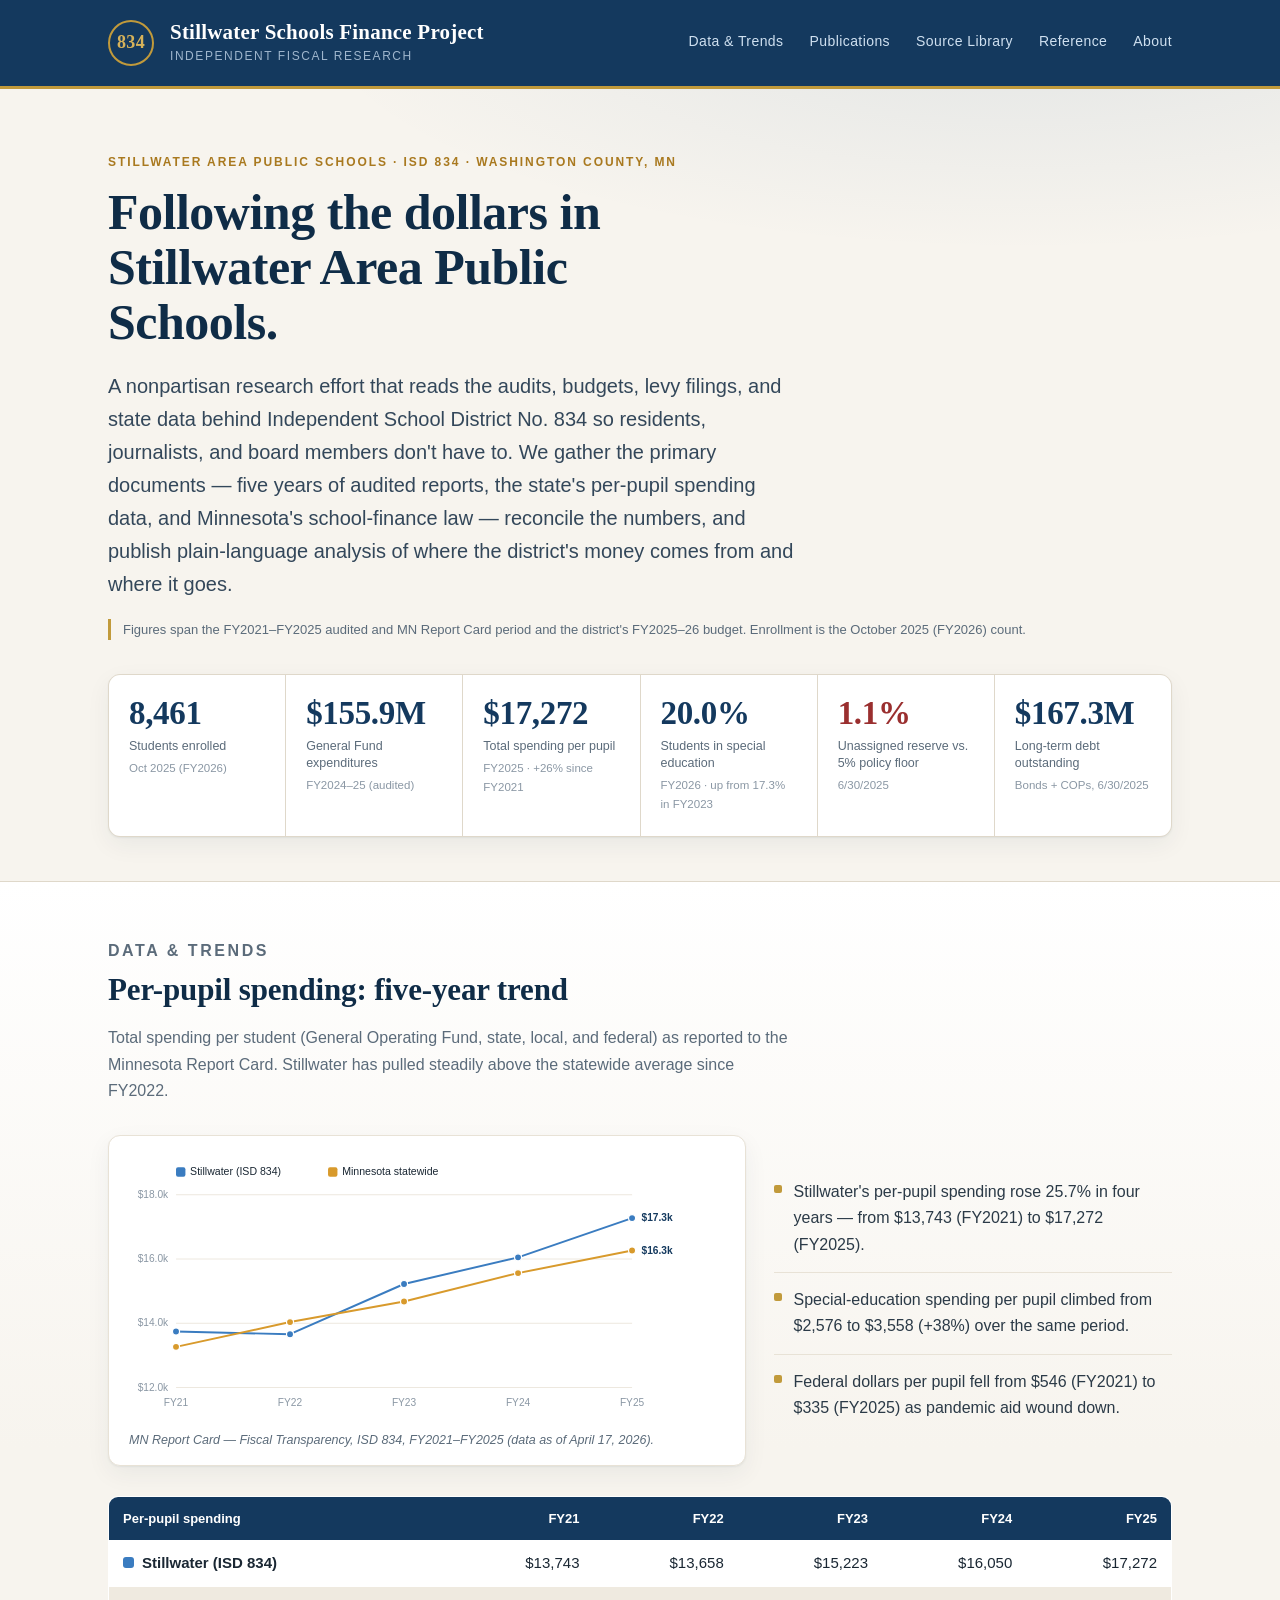
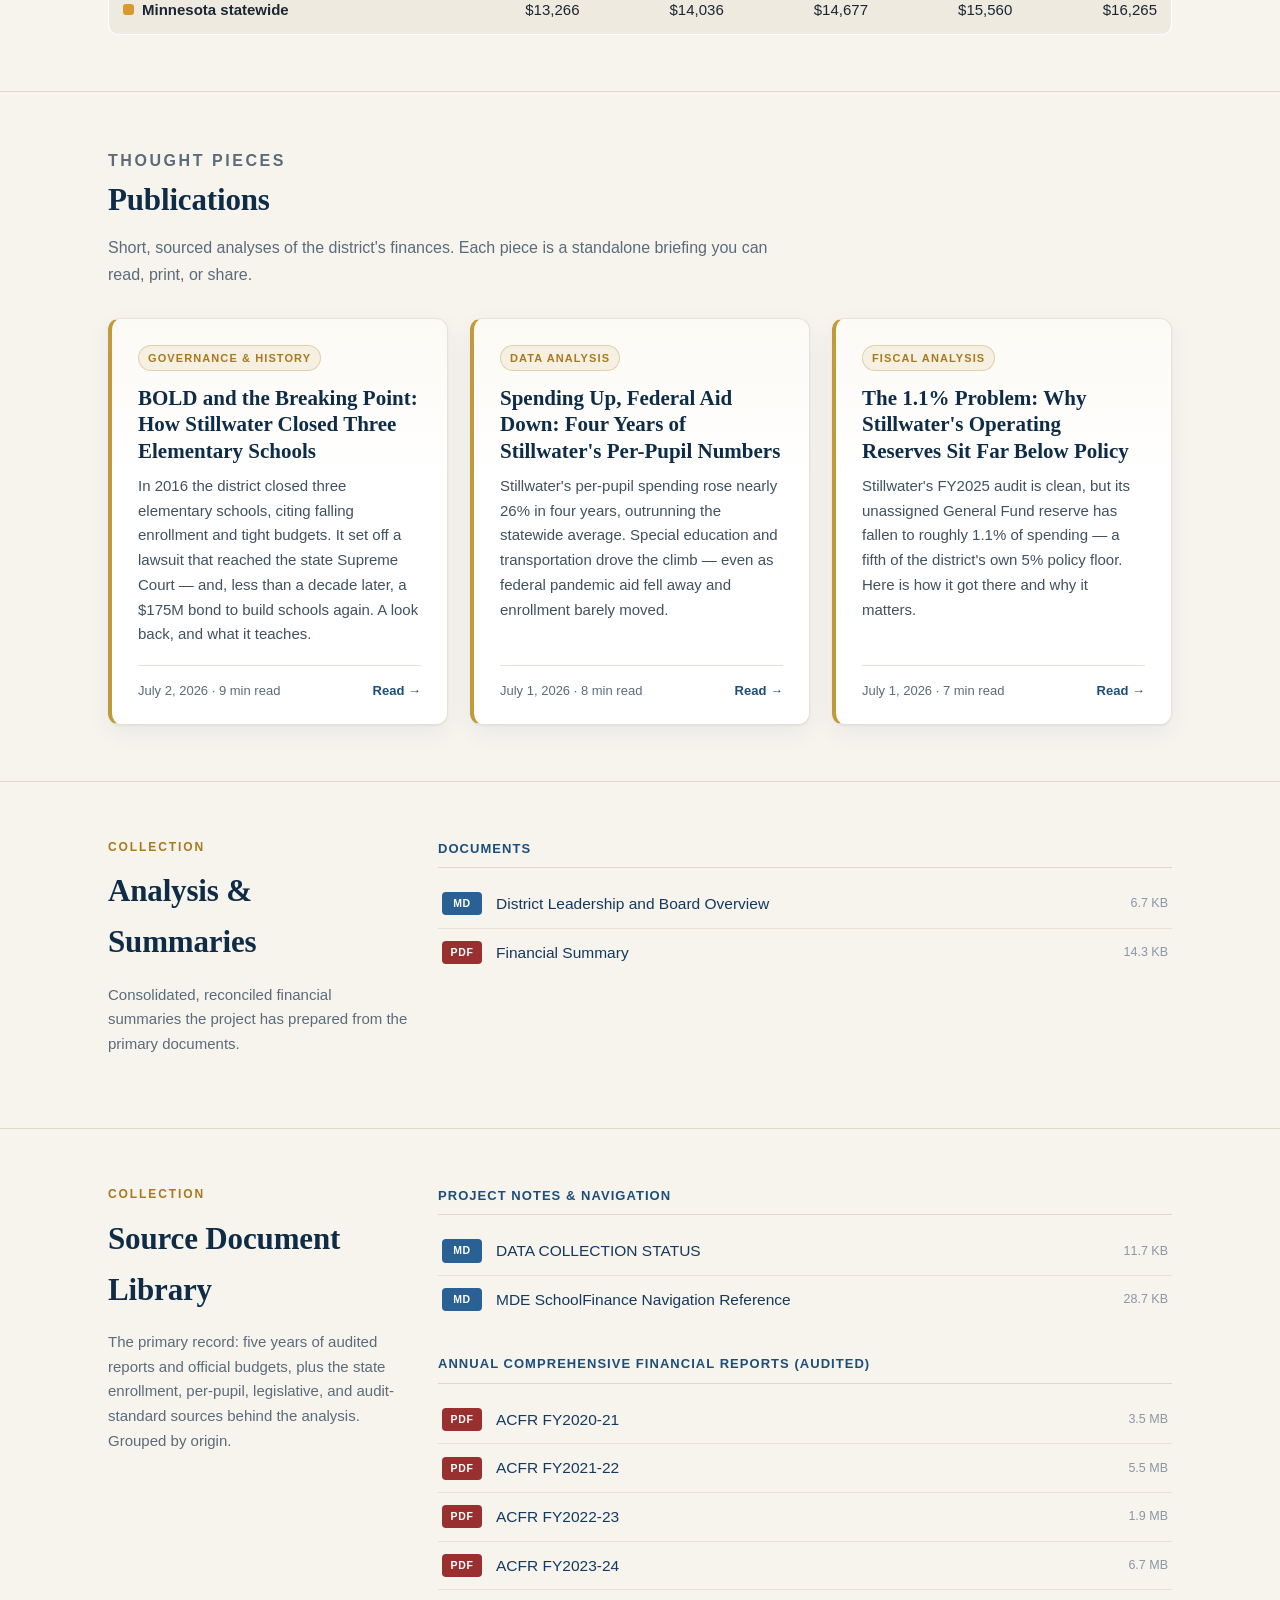
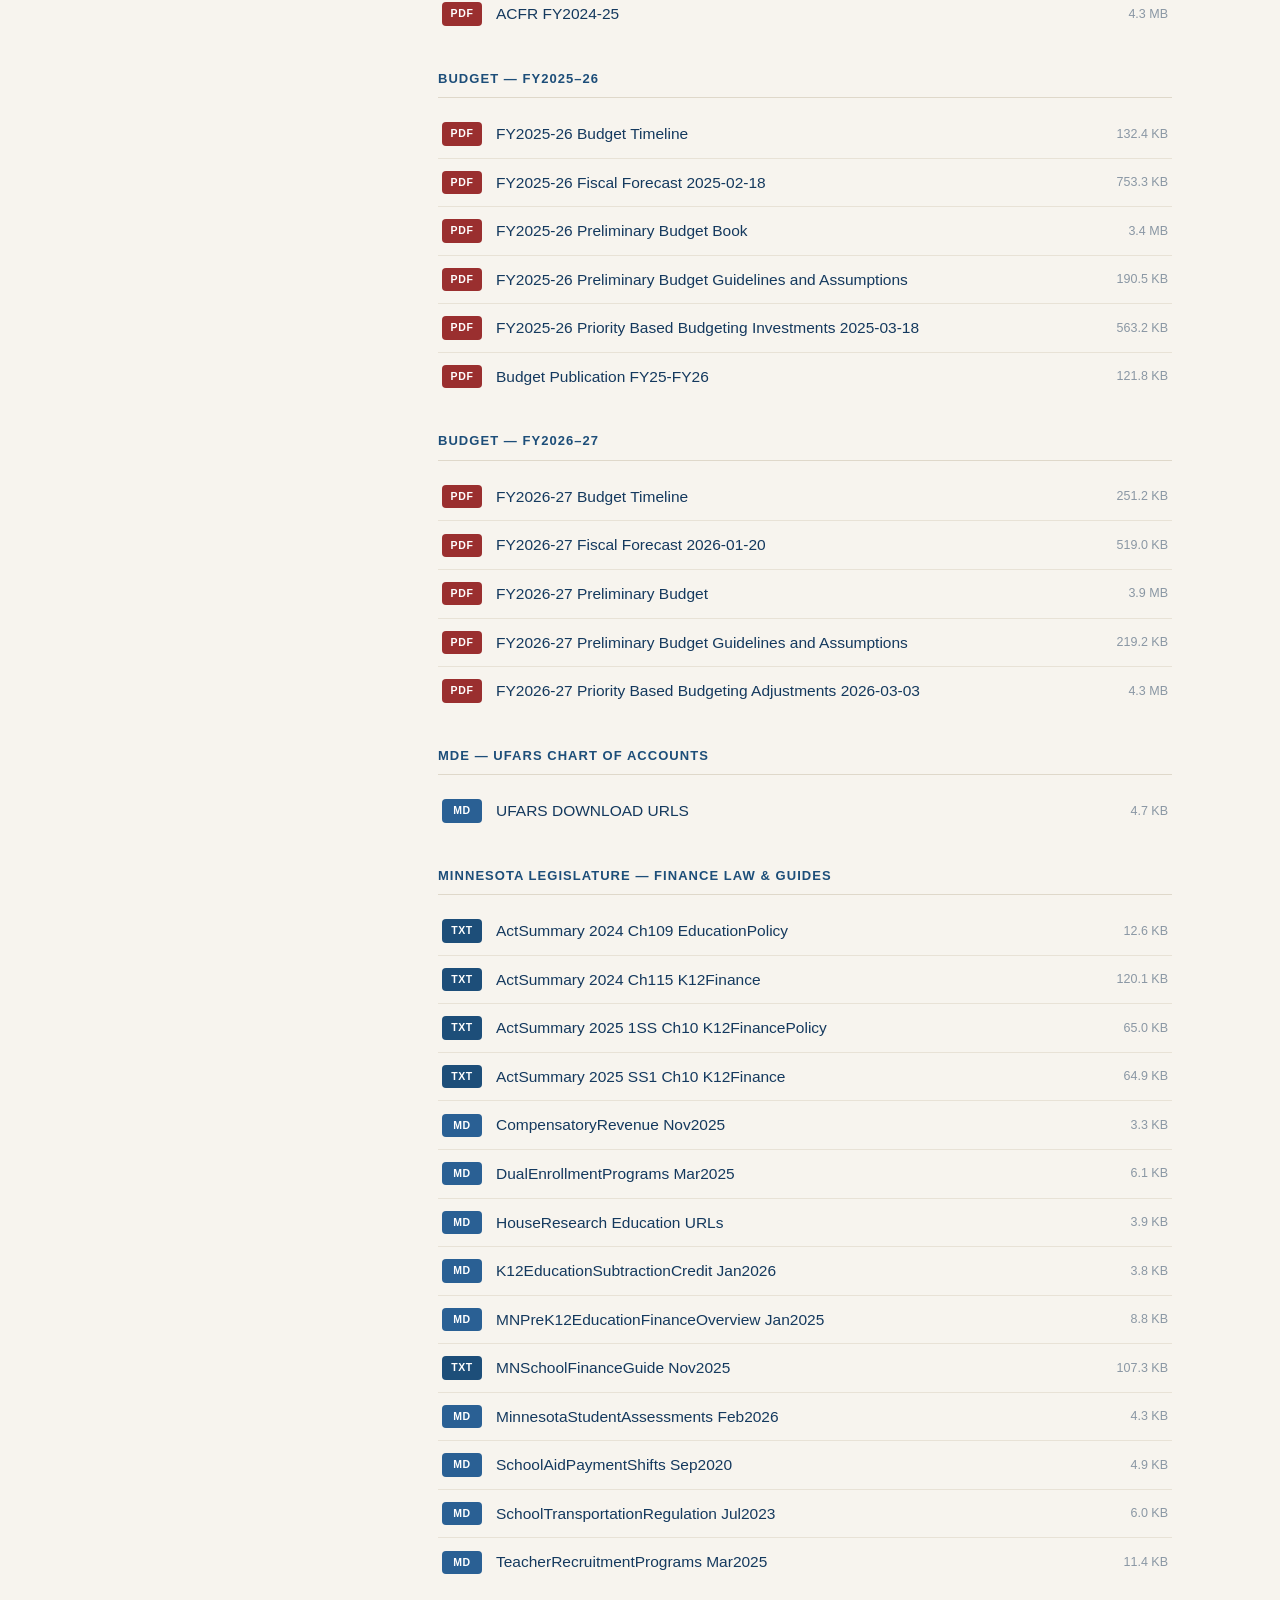
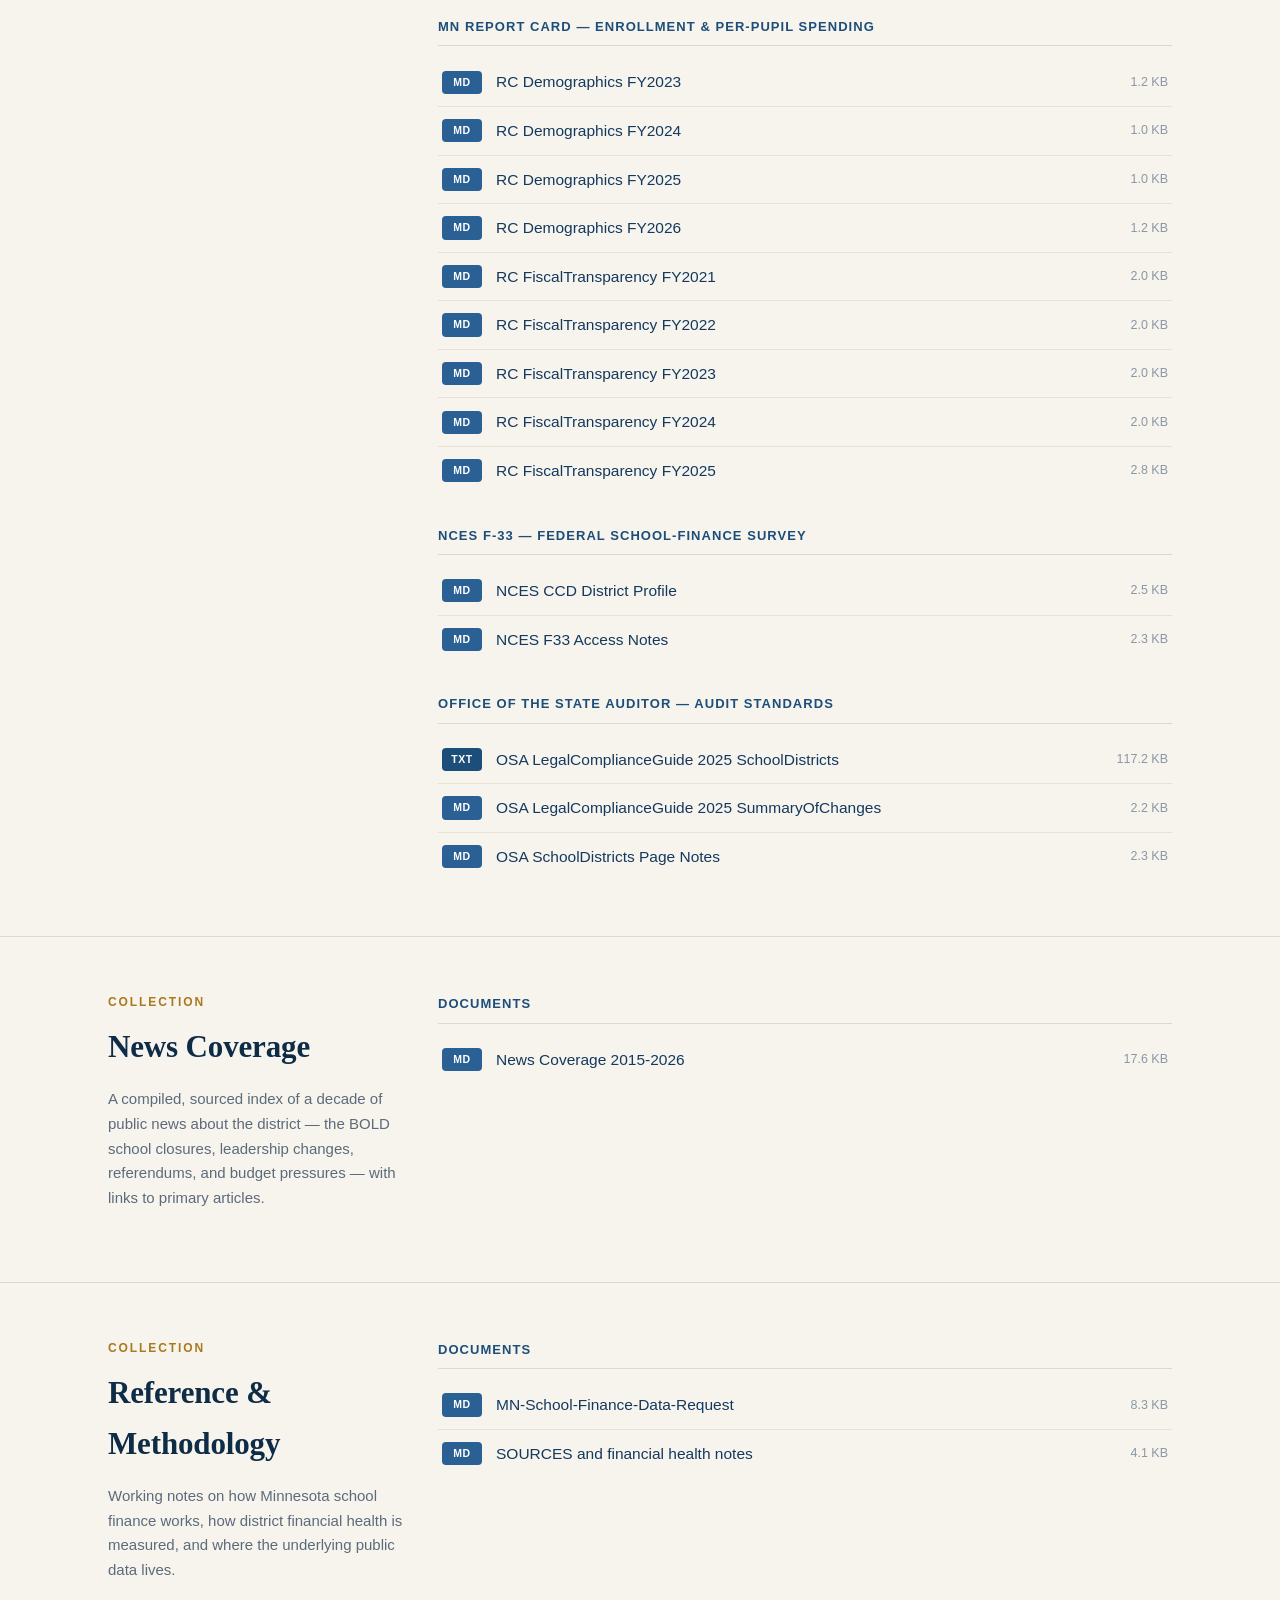
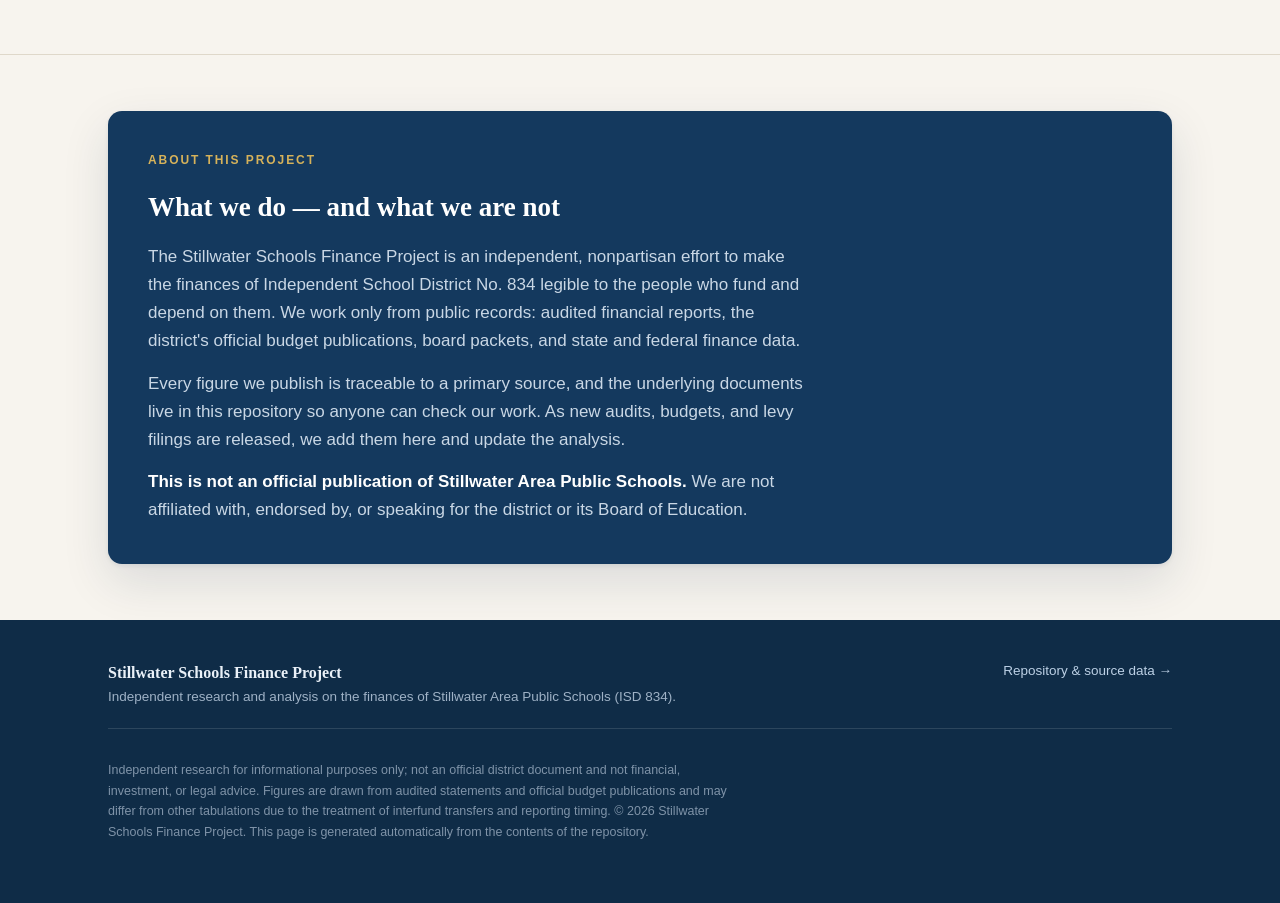
==== commit 24b586e4: "Make leadership/board overview purely descriptive Remove the governance rubric and the per-person "w" ====
--- a/index.html
+++ b/index.html
@@ -185,7 +185,7 @@
           <li class="doc-item">
             <span class="badge md">MD</span>
             <span class="doc-name"><a href="https://github.com/michael480th/SchoolFinance_MN_Stillwater/blob/main/02_Summaries_and_Analysis/District_Leadership_and_Board_Overview.md" target="_blank" rel="noopener">District Leadership and Board Overview</a></span>
-            <span class="doc-size">13.1 KB</span>
+            <span class="doc-size">6.7 KB</span>
           </li>
           <li class="doc-item">
             <span class="badge pdf">PDF</span>
